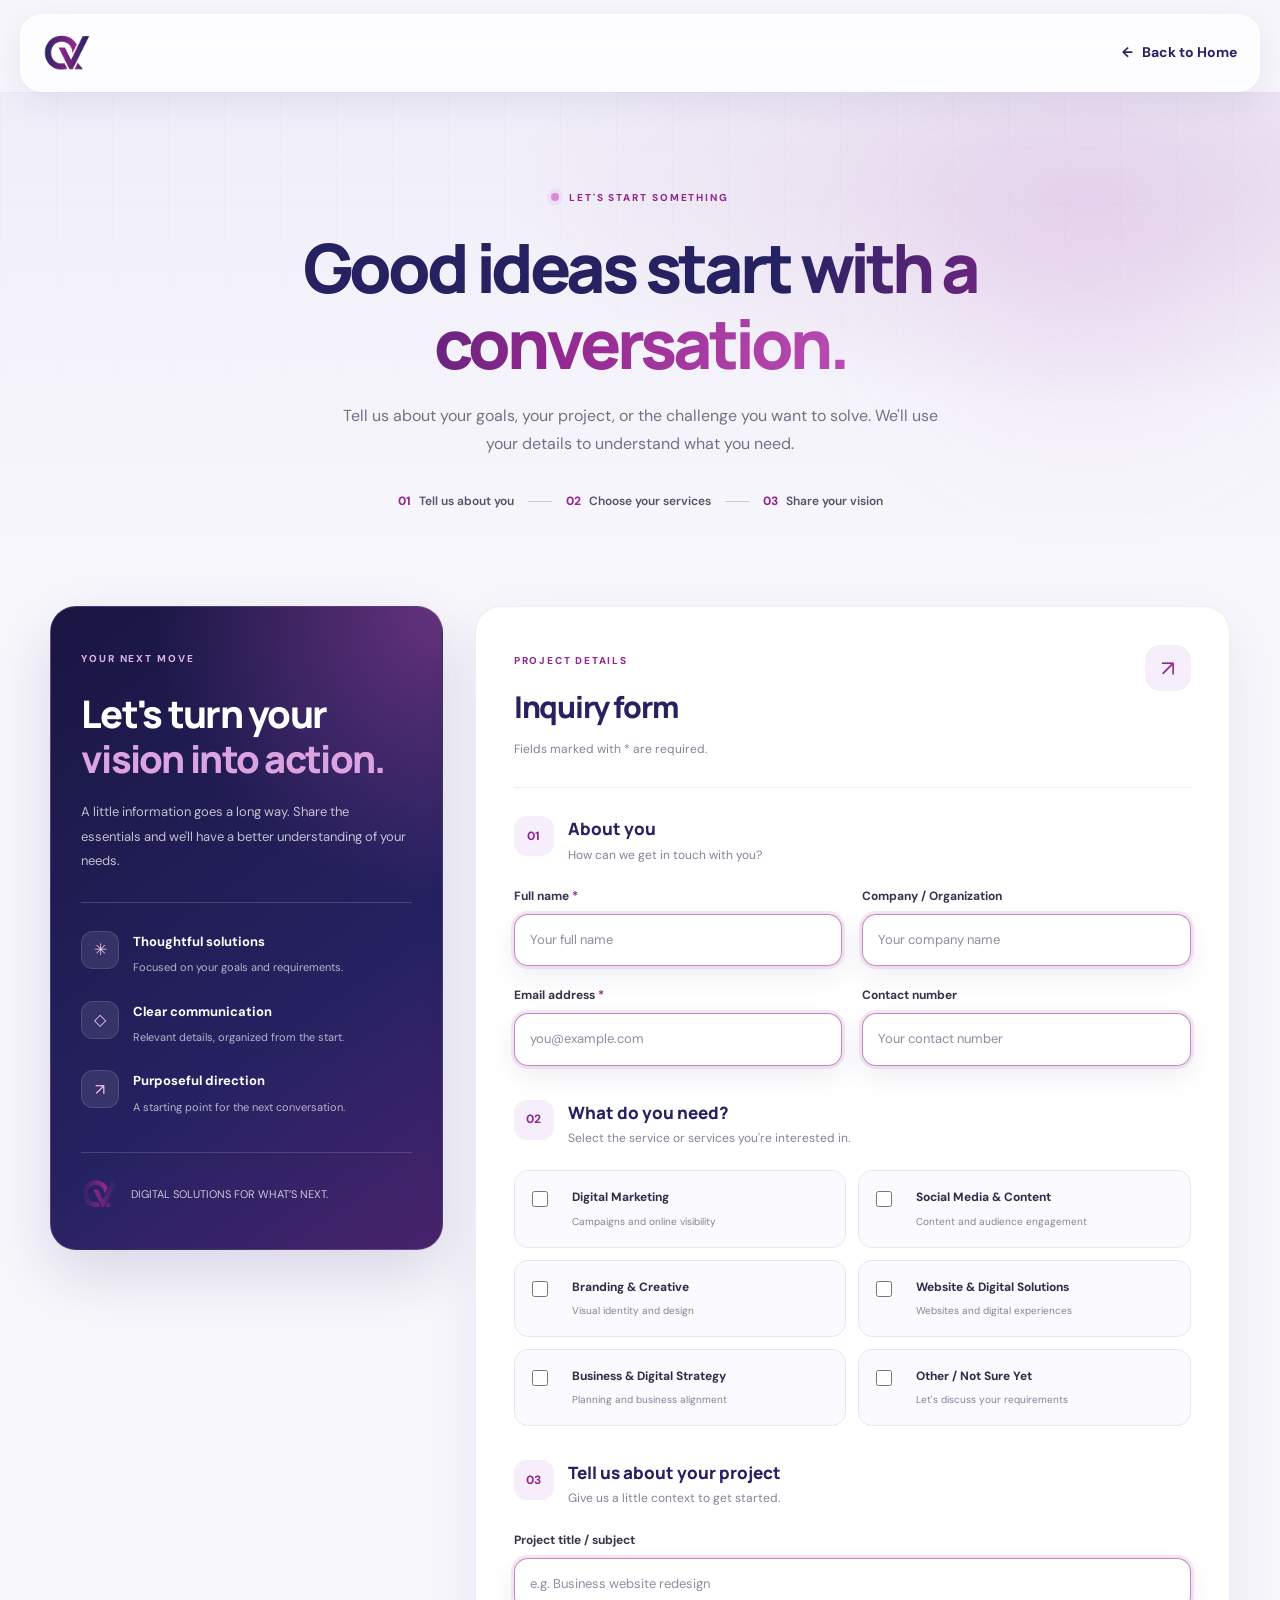
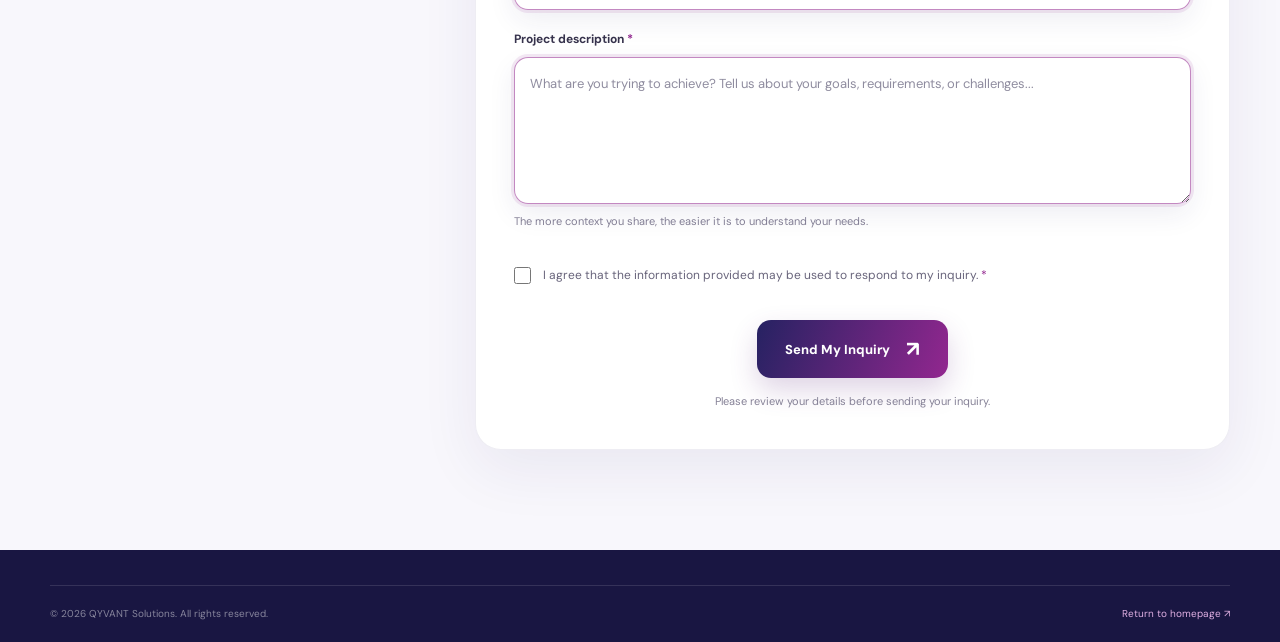
==== inquiry.html @ e09083b7 "QYVANT Solutions official upload" ====
<!DOCTYPE html>
<html lang="en">
<head>
    <meta charset="UTF-8">
    <meta name="viewport" content="width=device-width, initial-scale=1.0">

    <meta
        name="description"
        content="Contact QYVANT Solutions to discuss your project, service requirements, and business goals."
    >

    <meta name="theme-color" content="#262262">

    <title>Start an Inquiry | QYVANT Solutions</title>

    <link rel="preconnect" href="https://fonts.googleapis.com">
    <link rel="preconnect" href="https://fonts.gstatic.com" crossorigin>

    <link
        href="https://fonts.googleapis.com/css2?family=DM+Sans:wght@400;500;600;700&family=Manrope:wght@400;500;600;700;800&display=swap"
        rel="stylesheet"
    >

    <link rel="stylesheet" href="style.css">
    <script src="script.js" defer></script>
</head>

<body class="inquiry-page">

    <!-- NAVIGATION -->
    <header class="site-header">
        <div class="container navbar">

            <a href="index.html" class="brand" aria-label="QYVANT Solutions home">
                <img
                    src="logo.png"
                    alt="QYVANT Solutions logo"
                    class="brand-logo"
                >
            </a>

            <a href="index.html" class="back-home">
                <span aria-hidden="true">←</span>
                Back to Home
            </a>

        </div>
    </header>

    <main>

        <!-- INQUIRY HERO -->
        <section class="inquiry-hero">
            <div class="hero-grid-bg"></div>
            <div class="hero-glow hero-glow-one"></div>

            <div class="container inquiry-hero-content reveal">

                <div class="eyebrow eyebrow-dark">
                    <span class="eyebrow-dot"></span>
                    LET'S START SOMETHING
                </div>

                <h1>
                    Good ideas start
                    <span class="gradient-text">with a conversation.</span>
                </h1>

                <p>
                    Tell us about your goals, your project, or the
                    challenge you want to solve. We'll use your details
                    to understand what you need.
                </p>

                <div class="inquiry-steps">
                    <span><b>01</b> Tell us about you</span>
                    <span class="step-divider"></span>
                    <span><b>02</b> Choose your services</span>
                    <span class="step-divider"></span>
                    <span><b>03</b> Share your vision</span>
                </div>

            </div>
        </section>

        <!-- INQUIRY FORM -->
        <section class="inquiry-main-section">
            <div class="container inquiry-layout">

                <!-- SIDEBAR -->
                <aside class="inquiry-sidebar reveal">

                    <span class="sidebar-kicker">YOUR NEXT MOVE</span>

                    <h2>
                        Let's turn your
                        <span>vision into action.</span>
                    </h2>

                    <p>
                        A little information goes a long way.
                        Share the essentials and we'll have a better
                        understanding of your needs.
                    </p>

                    <div class="sidebar-rule"></div>

                    <div class="sidebar-promise">
                        <span class="promise-icon">✳</span>
                        <div>
                            <strong>Thoughtful solutions</strong>
                            <p>Focused on your goals and requirements.</p>
                        </div>
                    </div>

                    <div class="sidebar-promise">
                        <span class="promise-icon">◇</span>
                        <div>
                            <strong>Clear communication</strong>
                            <p>Relevant details, organized from the start.</p>
                        </div>
                    </div>

                    <div class="sidebar-promise">
                        <span class="promise-icon">↗</span>
                        <div>
                            <strong>Purposeful direction</strong>
                            <p>A starting point for the next conversation.</p>
                        </div>
                    </div>

                    <div class="sidebar-bottom">
                        <img src="logo.png" alt="" class="sidebar-logo">
                        <span>DIGITAL SOLUTIONS FOR WHAT’S NEXT.
</span>
                    </div>

                </aside>

                <!-- FORM PANEL -->
                <section class="form-panel reveal reveal-delay">

                    <div class="form-panel-heading">
                        <div>
                            <span class="form-kicker">PROJECT DETAILS</span>
                            <h2>Inquiry form</h2>
                            <p>Fields marked with * are required.</p>
                        </div>

                        <span class="form-heading-symbol">↗</span>
                    </div>

                    <div
                        class="form-status"
                        id="formStatus"
                        role="status"
                        aria-live="polite"
                        tabindex="-1"
                    ></div>

                    <!-- FORMSUBMIT FORM -->
                    <form
                        id="inquiryForm"
                        action="https://formsubmit.co/qyvantsolutions.official@gmail.com"
                        method="POST"
                    >

                        <!-- FORMSUBMIT SETTINGS -->
                        <input
                            type="hidden"
                            name="_subject"
                            value="New Project Inquiry | QYVANT Solutions"
                        >

                        <input
                            type="hidden"
                            name="_template"
                            value="table"
                        >

                        <!-- Keep CAPTCHA enabled for spam protection -->
                        <input
                            type="hidden"
                            name="_captcha"
                            value="true"
                        >

                        <!-- Optional redirect after successful submission.
                             Replace the URL after your website is published.
                             Do not enable this until the destination exists. -->

                        <!-- SPAM PREVENTION -->
                        <div class="honeypot" aria-hidden="true">
                            <label for="website">Leave this field empty</label>
                            <input
                                type="text"
                                id="website"
                                name="_honey"
                                tabindex="-1"
                                autocomplete="off"
                            >
                        </div>

                        <!-- SECTION 01: CONTACT INFORMATION -->
                        <div class="form-section">

                            <div class="form-section-heading">
                                <span class="form-step-number">01</span>

                                <div>
                                    <h3>About you</h3>
                                    <p>How can we get in touch with you?</p>
                                </div>
                            </div>

                            <div class="form-grid">

                                <div class="form-field">
                                    <label for="fullName">
                                        Full name <span>*</span>
                                    </label>

                                    <input
                                        type="text"
                                        id="fullName"
                                        name="Full Name"
                                        placeholder="Your full name"
                                        autocomplete="name"
                                        minlength="2"
                                        required
                                    >
                                </div>

                                <div class="form-field">
                                    <label for="company">
                                        Company / Organization
                                    </label>

                                    <input
                                        type="text"
                                        id="company"
                                        name="Company / Organization"
                                        placeholder="Your company name"
                                        autocomplete="organization"
                                    >
                                </div>

                                <div class="form-field">
                                    <label for="email">
                                        Email address <span>*</span>
                                    </label>

                                    <input
                                        type="email"
                                        id="email"
                                        name="Email Address"
                                        placeholder="you@example.com"
                                        autocomplete="email"
                                        required
                                    >
                                </div>

                                <div class="form-field">
                                    <label for="phone">Contact number</label>

                                    <input
                                        type="tel"
                                        id="phone"
                                        name="Contact Number"
                                        placeholder="Your contact number"
                                        autocomplete="tel"
                                    >
                                </div>

                            </div>
                        </div>

                        <!-- SECTION 02: SERVICES -->
                        <div class="form-section">

                            <div class="form-section-heading">
                                <span class="form-step-number">02</span>

                                <div>
                                    <h3>What do you need?</h3>
                                    <p>
                                        Select the service or services
                                        you're interested in.
                                    </p>
                                </div>
                            </div>

                            <div class="service-options">

                                <label class="service-option">
                                    <input
                                        type="checkbox"
                                        name="Services"
                                        value="Digital Marketing"
                                    >
                                    <span class="option-box"></span>

                                    <span class="option-text">
                                        <strong>Digital Marketing</strong>
                                        <small>Campaigns and online visibility</small>
                                    </span>
                                </label>

                                <label class="service-option">
                                    <input
                                        type="checkbox"
                                        name="Services"
                                        value="Social Media & Content"
                                    >
                                    <span class="option-box"></span>

                                    <span class="option-text">
                                        <strong>Social Media &amp; Content</strong>
                                        <small>Content and audience engagement</small>
                                    </span>
                                </label>

                                <label class="service-option">
                                    <input
                                        type="checkbox"
                                        name="Services"
                                        value="Branding & Creative"
                                    >
                                    <span class="option-box"></span>

                                    <span class="option-text">
                                        <strong>Branding &amp; Creative</strong>
                                        <small>Visual identity and design</small>
                                    </span>
                                </label>

                                <label class="service-option">
                                    <input
                                        type="checkbox"
                                        name="Services"
                                        value="Website & Digital Solutions"
                                    >
                                    <span class="option-box"></span>

                                    <span class="option-text">
                                        <strong>Website &amp; Digital Solutions</strong>
                                        <small>Websites and digital experiences</small>
                                    </span>
                                </label>

                                <label class="service-option">
                                    <input
                                        type="checkbox"
                                        name="Services"
                                        value="Business & Digital Strategy"
                                    >
                                    <span class="option-box"></span>

                                    <span class="option-text">
                                        <strong>Business &amp; Digital Strategy</strong>
                                        <small>Planning and business alignment</small>
                                    </span>
                                </label>

                                <label class="service-option">
                                    <input
                                        type="checkbox"
                                        name="Services"
                                        value="Other / Not Sure Yet"
                                    >
                                    <span class="option-box"></span>

                                    <span class="option-text">
                                        <strong>Other / Not Sure Yet</strong>
                                        <small>Let's discuss your requirements</small>
                                    </span>
                                </label>

                            </div>

                        </div>

                        <!-- SECTION 03: PROJECT DETAILS -->
                        <div class="form-section">

                            <div class="form-section-heading">
                                <span class="form-step-number">03</span>

                                <div>
                                    <h3>Tell us about your project</h3>
                                    <p>Give us a little context to get started.</p>
                                </div>
                            </div>

                            <div class="form-grid">

                                <div class="form-field form-field-full">
                                    <label for="projectTitle">
                                        Project title / subject
                                    </label>

                                    <input
                                        type="text"
                                        id="projectTitle"
                                        name="Project Title"
                                        placeholder="e.g. Business website redesign"
                                    >
                                </div>

                                <div class="form-field form-field-full">
                                    <label for="message">
                                        Project description <span>*</span>
                                    </label>

                                    <textarea
                                        id="message"
                                        name="Project Description"
                                        rows="5"
                                        placeholder="What are you trying to achieve? Tell us about your goals, requirements, or challenges..."
                                        minlength="10"
                                        required
                                    ></textarea>

                                    <small class="field-hint">
                                        The more context you share, the easier
                                        it is to understand your needs.
                                    </small>
                                </div>

                            </div>
                        </div>

                        <!-- PRIVACY CONSENT -->
                        <div class="privacy-consent">

                            <label
                                class="consent-control"
                                for="privacyConsent"
                            >
                                <input
                                    type="checkbox"
                                    name="Privacy Consent"
                                    id="privacyConsent"
                                    value="Agreed"
                                    required
                                >

                                <span class="custom-checkbox"></span>
                            </label>

                            <p>
                                I agree that the information provided may be
                                used to respond to my inquiry. <span>*</span>
                            </p>

                        </div>

                        <!-- SUBMIT -->
                        <button type="submit" class="submit-button">
                            <span class="submit-button-text">
                                Send My Inquiry
                            </span>

                            <span
                                class="submit-button-arrow"
                                aria-hidden="true"
                            >↗</span>
                        </button>

                        <p class="form-footnote">
                            Please review your details before sending your inquiry.
                        </p>

                    </form>

                </section>

            </div>
        </section>

    </main>

    <!-- FOOTER -->
    <footer class="site-footer inquiry-footer">
        <div class="container footer-bottom">

            <p>
                &copy; <span data-current-year></span>
                QYVANT Solutions. All rights reserved.
            </p>

            <a href="index.html">Return to homepage ↗</a>

        </div>
    </footer>

</body>
</html>
---- style.css ----
/* =========================================================
   QYVANT SOLUTIONS
   MAIN STYLESHEET
   Pages: index.html | inquiry.html
========================================================= */

/* =========================================================
   1. RESET & ROOT VARIABLES
========================================================= */

:root {
    --primary: #262262;
    --primary-dark: #191642;
    --secondary: #92278f;
    --secondary-light: #b94db3;

    --text: #242238;
    --text-muted: #747184;
    --white: #ffffff;
    --surface: #f8f7fc;
    --surface-alt: #f0eef8;
    --border: rgba(38, 34, 98, 0.12);

    --gradient: linear-gradient(
        135deg,
        var(--primary),
        var(--secondary)
    );

    --shadow-sm: 0 8px 24px rgba(38, 34, 98, 0.07);
    --shadow-md: 0 18px 45px rgba(38, 34, 98, 0.12);
    --shadow-lg: 0 28px 70px rgba(38, 34, 98, 0.17);

    --radius-sm: 12px;
    --radius-md: 20px;
    --radius-lg: 30px;

    --container: 1180px;
    --transition: 0.3s ease;
}

* {
    box-sizing: border-box;
    margin: 0;
    padding: 0;
}

html {
    scroll-behavior: smooth;
    scroll-padding-top: 110px;
}

body {
    min-width: 320px;
    font-family: "DM Sans", sans-serif;
    color: var(--text);
    background: var(--white);
    line-height: 1.7;
    overflow-x: hidden;
    -webkit-font-smoothing: antialiased;
}

body,
button,
input,
textarea,
select {
    font-family: "DM Sans", sans-serif;
}

button,
input,
textarea,
select {
    font-size: inherit;
}

button,
a {
    -webkit-tap-highlight-color: transparent;
}

button {
    cursor: pointer;
}

a {
    color: inherit;
    text-decoration: none;
}

img {
    display: block;
    max-width: 100%;
}

ul,
ol {
    list-style: none;
}

::selection {
    color: var(--white);
    background: var(--secondary);
}

.container {
    width: min(var(--container), calc(100% - 48px));
    margin-inline: auto;
}

section {
    position: relative;
}

.gradient-text {
    color: var(--secondary);
    background: linear-gradient(
        100deg,
        var(--primary),
        var(--secondary),
        var(--secondary-light)
    );
    -webkit-background-clip: text;
    background-clip: text;
    -webkit-text-fill-color: transparent;
}

/* =========================================================
   2. HEADER & GLASSMORPHISM NAVBAR
========================================================= */

.site-header {
    position: fixed;
    z-index: 1000;
    top: 14px;
    left: 0;
    width: 100%;
    padding-inline: 20px;
}

.navbar {
    position: relative;
    display: flex;
    align-items: center;
    justify-content: space-between;
    gap: 28px;

    width: min(1240px, 100%);
    min-height: 78px;
    margin-inline: auto;
    padding: 12px 22px;

    background: rgba(255, 255, 255, 0.78);
    border: 1px solid rgba(255, 255, 255, 0.8);
    border-radius: 22px;

    -webkit-backdrop-filter: blur(22px) saturate(160%);
    backdrop-filter: blur(22px) saturate(160%);

    box-shadow:
        0 10px 35px rgba(38, 34, 98, 0.08),
        inset 0 1px 0 rgba(255, 255, 255, 0.9);

    transition:
        background var(--transition),
        box-shadow var(--transition),
        border-color var(--transition);
}

.site-header:hover .navbar {
    background: rgba(255, 255, 255, 0.9);
    box-shadow: 0 14px 42px rgba(38, 34, 98, 0.11);
}

.brand {
    display: inline-flex;
    align-items: center;
    gap: 12px;
    flex-shrink: 0;
    min-width: 0;
}

.brand-logo {
    width: 48px;
    height: 48px;
    flex: 0 0 48px;
    object-fit: contain;
    object-position: center;
    transition: transform var(--transition);
}

.brand:hover .brand-logo {
    transform: scale(1.06);
}

.brand-copy {
    display: flex;
    flex-direction: column;
    line-height: 1.15;
}

.brand-copy strong {
    color: var(--primary);
    font-family: "Manrope", sans-serif;
    font-size: 17px;
    font-weight: 800;
    letter-spacing: 0.09em;
}

.brand-copy small {
    margin-top: 5px;
    color: var(--secondary);
    font-size: 9px;
    font-weight: 700;
    letter-spacing: 0.25em;
}

.nav-links {
    display: flex;
    align-items: center;
    justify-content: center;
    gap: clamp(16px, 2.3vw, 30px);
}

.nav-links a {
    position: relative;
    padding-block: 8px;
    color: #555168;
    font-size: 13px;
    font-weight: 600;
    transition: color var(--transition);
}

.nav-links a::after {
    position: absolute;
    right: 0;
    bottom: 2px;
    left: 0;
    height: 2px;
    content: "";
    background: var(--secondary);
    border-radius: 10px;
    transform: scaleX(0);
    transform-origin: right;
    transition: transform var(--transition);
}

.nav-links a:hover,
.nav-links a:focus-visible {
    color: var(--secondary);
}

.nav-links a:hover::after,
.nav-links a:focus-visible::after {
    transform: scaleX(1);
    transform-origin: left;
}

.mobile-contact-link {
    display: none;
}

.menu-toggle {
    display: none;
    align-items: center;
    justify-content: center;
    flex-direction: column;
    gap: 5px;

    width: 44px;
    height: 44px;

    background: rgba(38, 34, 98, 0.05);
    border: 1px solid var(--border);
    border-radius: 13px;
}

.menu-toggle span {
    display: block;
    width: 19px;
    height: 2px;
    background: var(--primary);
    border-radius: 10px;
    transition:
        transform var(--transition),
        opacity var(--transition);
}

.menu-toggle.active span:first-child {
    transform: translateY(7px) rotate(45deg);
}

.menu-toggle.active span:nth-child(2) {
    opacity: 0;
}

.menu-toggle.active span:last-child {
    transform: translateY(-7px) rotate(-45deg);
}

.back-home {
    display: inline-flex;
    align-items: center;
    gap: 9px;
    color: var(--primary);
    font-size: 14px;
    font-weight: 700;
    transition:
        color var(--transition),
        transform var(--transition);
}

.back-home:hover {
    color: var(--secondary);
    transform: translateX(-3px);
}

/* =========================================================
   3. BUTTONS
========================================================= */

.button {
    display: inline-flex;
    align-items: center;
    justify-content: center;
    gap: 12px;

    min-height: 50px;
    padding: 13px 22px;

    border: 1px solid transparent;
    border-radius: 14px;

    font-size: 13px;
    font-weight: 700;
    line-height: 1.3;

    transition:
        transform var(--transition),
        box-shadow var(--transition),
        background var(--transition),
        color var(--transition),
        border-color var(--transition);
}

.button span {
    display: inline-block;
    transition: transform var(--transition);
}

.button:hover {
    transform: translateY(-3px);
}

.button:hover span {
    transform: translate(2px, -2px);
}

.button-primary,
.button-nav {
    color: var(--white);
    background: var(--gradient);
    box-shadow: 0 8px 22px rgba(146, 39, 143, 0.2);
}

.button-primary:hover,
.button-nav:hover {
    box-shadow: 0 13px 30px rgba(146, 39, 143, 0.3);
}

.button-nav {
    min-height: 44px;
    padding: 11px 18px;
    border-radius: 13px;
    white-space: nowrap;
}

.button-outline-light {
    color: var(--white);
    background: rgba(255, 255, 255, 0.06);
    border-color: rgba(255, 255, 255, 0.25);
}

.button-outline-light:hover {
    background: rgba(255, 255, 255, 0.13);
    border-color: rgba(255, 255, 255, 0.5);
}

.button-white {
    color: var(--primary);
    background: var(--white);
    box-shadow: var(--shadow-sm);
}

.button-white:hover {
    color: var(--secondary);
    box-shadow: var(--shadow-md);
}

/* =========================================================
   4. HERO SECTION
========================================================= */

.hero {
    position: relative;
    display: flex;
    align-items: center;
    min-height: 760px;
    padding: 160px 0 80px;
    overflow: hidden;
    color: var(--white);
    background:
        radial-gradient(
            circle at 80% 35%,
            rgba(146, 39, 143, 0.3),
            transparent 35%
        ),
        linear-gradient(
            125deg,
            #17143d 0%,
            #262262 52%,
            #3a216a 100%
        );
}

.hero-grid-bg {
    position: absolute;
    inset: 0;
    pointer-events: none;
    opacity: 0.2;
    background-image:
        linear-gradient(rgba(255, 255, 255, 0.08) 1px, transparent 1px),
        linear-gradient(90deg, rgba(255, 255, 255, 0.08) 1px, transparent 1px);
    background-size: 56px 56px;
    mask-image: linear-gradient(to bottom, black, transparent 95%);
}

.hero-glow {
    position: absolute;
    width: 360px;
    height: 360px;
    pointer-events: none;
    border-radius: 50%;
    filter: blur(85px);
    opacity: 0.22;
    animation: glowDrift 12s ease-in-out infinite alternate;
}

.hero-glow-one {
    top: 15%;
    right: 10%;
    background: #c45fcb;
}

.hero-glow-two {
    bottom: 5%;
    left: 10%;
    background: #716de5;
    animation-delay: -5s;
}

.hero-layout {
    position: relative;
    z-index: 2;
    display: grid;
    grid-template-columns: 1.05fr 0.95fr;
    align-items: center;
    gap: 70px;
}

.hero-copy {
    max-width: 610px;
}

.eyebrow {
    display: inline-flex;
    align-items: center;
    gap: 10px;
    color: var(--secondary);
    font-size: 10px;
    font-weight: 800;
    letter-spacing: 0.19em;
    line-height: 1.5;
}

.eyebrow-dark {
    color: rgba(255, 255, 255, 0.78);
}

.eyebrow-dot {
    display: inline-block;
    width: 8px;
    height: 8px;
    flex: 0 0 8px;
    background: var(--secondary);
    border-radius: 50%;
    box-shadow: 0 0 0 4px rgba(146, 39, 143, 0.14);
}

.eyebrow-dark .eyebrow-dot {
    background: #d68bdb;
    box-shadow: 0 0 0 4px rgba(214, 139, 219, 0.14);
}

.hero h1 {
    max-width: 650px;
    margin-top: 25px;
    font-family: "Manrope", sans-serif;
    font-size: clamp(48px, 6vw, 78px);
    font-weight: 800;
    letter-spacing: -0.065em;
    line-height: 1.06;
}

.hero-highlight {
    display: inline-block;
    color: #d9a4e1;
}

.hero-description {
    max-width: 520px;
    margin-top: 25px;
    color: rgba(255, 255, 255, 0.73);
    font-size: 16px;
    line-height: 1.9;
}

.hero-actions {
    display: flex;
    flex-wrap: wrap;
    gap: 13px;
    margin-top: 32px;
}

.hero-footnote {
    display: flex;
    align-items: center;
    gap: 12px;
    margin-top: 36px;
    color: rgba(255, 255, 255, 0.55);
    font-size: 11px;
    letter-spacing: 0.04em;
}

.footnote-line {
    width: 34px;
    height: 1px;
    background: #d68bdb;
}

/* =========================================================
   5. HERO ARTWORK & BRAND IMAGE
========================================================= */

.hero-art {
    position: relative;
    display: grid;
    place-items: center;
    min-height: 440px;
    isolation: isolate;
}

.art-orbit {
    position: absolute;
    top: 50%;
    left: 50%;
    border: 1px solid rgba(255, 255, 255, 0.16);
    border-radius: 50%;
    transform: translate(-50%, -50%);
    pointer-events: none;
}

.orbit-outer {
    width: min(410px, 90%);
    aspect-ratio: 1;
    animation: orbitRotate 40s linear infinite;
}

.orbit-inner {
    width: min(300px, 70%);
    aspect-ratio: 1;
    border-style: dashed;
    border-color: rgba(214, 139, 219, 0.38);
    animation: orbitRotate 55s linear infinite reverse;
}

.art-cross {
    position: absolute;
    width: 12px;
    height: 12px;
    border: 1px solid rgba(255, 255, 255, 0.7);
    transform: rotate(45deg);
}

.cross-one {
    top: 16%;
    right: 17%;
}

.cross-two {
    bottom: 18%;
    left: 15%;
    width: 8px;
    height: 8px;
    background: #d68bdb;
    border: 0;
}

.brand-emblem {
    position: relative;
    display: grid;
    place-items: center;
    width: 205px;
    height: 205px;
    border: 1px solid rgba(255, 255, 255, 0.3);
    border-radius: 44px;
    background: rgba(255, 255, 255, 0.08);
    box-shadow:
        0 25px 70px rgba(0, 0, 0, 0.2),
        inset 0 1px 0 rgba(255, 255, 255, 0.25);
    -webkit-backdrop-filter: blur(16px);
    backdrop-filter: blur(16px);
    transform: rotate(-5deg);
    animation: emblemFloat 6s ease-in-out infinite;
}

.emblem-glow {
    position: absolute;
    inset: 12px;
    border-radius: 34px;
    background: linear-gradient(
        135deg,
        rgba(214, 139, 219, 0.23),
        rgba(255, 255, 255, 0.02)
    );
}

.emblem-inner {
    position: relative;
    display: grid;
    place-items: center;
    width: 100%;
    height: 100%;
    gap: 8px;
}

.emblem-logo {
    width: 112px;
    height: 112px;
    object-fit: contain;
    filter: drop-shadow(0 10px 24px rgba(0, 0, 0, 0.16));
}

.emblem-caption {
    color: rgba(255, 255, 255, 0.85);
    font-family: "Manrope", sans-serif;
    font-size: 10px;
    font-weight: 800;
    letter-spacing: 0.25em;
}

.art-card {
    position: absolute;
    z-index: 2;
    display: flex;
    align-items: center;
    gap: 12px;
    padding: 15px 18px;
    color: var(--white);
    background: rgba(255, 255, 255, 0.1);
    border: 1px solid rgba(255, 255, 255, 0.2);
    border-radius: 16px;
    box-shadow: 0 18px 40px rgba(0, 0, 0, 0.12);
    -webkit-backdrop-filter: blur(18px);
    backdrop-filter: blur(18px);
}

.art-card-top {
    top: 12%;
    left: 0;
    animation: cardFloat 6s ease-in-out infinite;
}

.art-card-bottom {
    right: -2%;
    bottom: 13%;
    animation: cardFloat 7s ease-in-out infinite reverse;
}

.art-card-icon {
    display: grid;
    place-items: center;
    width: 36px;
    height: 36px;
    color: #e7b1ec;
    background: rgba(255, 255, 255, 0.1);
    border-radius: 11px;
    font-size: 21px;
}

.art-card strong,
.art-card small {
    display: block;
}

.art-card strong {
    font-size: 11px;
    font-weight: 700;
}

.art-card small {
    margin-top: 3px;
    color: rgba(255, 255, 255, 0.6);
    font-size: 9px;
}

.status-pulse {
    width: 9px;
    height: 9px;
    flex: 0 0 9px;
    background: #8de6bd;
    border-radius: 50%;
    box-shadow: 0 0 0 5px rgba(141, 230, 189, 0.12);
}

.art-index {
    position: absolute;
    right: 2%;
    bottom: 2%;
    color: rgba(255, 255, 255, 0.5);
    font-size: 10px;
    font-weight: 700;
    letter-spacing: 0.15em;
}

.art-index span {
    margin-inline: 7px;
    color: #d68bdb;
}

/* =========================================================
   6. HERO BOTTOM STRIP
========================================================= */

.hero-bottom-line {
    position: absolute;
    right: 0;
    bottom: 0;
    left: 0;
    display: flex;
    align-items: center;
    justify-content: center;
    flex-wrap: wrap;
    gap: 22px;
    min-height: 54px;
    padding: 12px 24px;
    background: rgba(255, 255, 255, 0.045);
    border-top: 1px solid rgba(255, 255, 255, 0.1);
    color: rgba(255, 255, 255, 0.55);
    font-size: 9px;
    font-weight: 700;
    letter-spacing: 0.17em;
}

.line-dot {
    color: #d68bdb;
}

/* =========================================================
   7. INTRO STRIP
========================================================= */

.intro-strip {
    background: var(--surface);
    border-bottom: 1px solid var(--border);
}

.intro-strip-inner {
    display: flex;
    align-items: center;
    gap: 10px;
    min-height: 105px;
    padding-block: 24px;
}

.intro-strip-inner p {
    font-family: "Manrope", sans-serif;
    font-size: clamp(18px, 2.3vw, 26px);
    font-weight: 700;
    letter-spacing: -0.04em;
}

.intro-strip-highlight {
    color: var(--secondary);
}

.intro-strip-symbol {
    margin-left: auto;
    color: var(--secondary);
    font-size: 28px;
    transition: transform var(--transition);
}

.intro-strip:hover .intro-strip-symbol {
    transform: translate(5px, -5px);
}

/* =========================================================
   8. GENERAL SECTION STYLES
========================================================= */

.section {
    padding-block: 115px;
}

.section-heading {
    max-width: 740px;
}

.section-heading h2 {
    margin-top: 19px;
    font-family: "Manrope", sans-serif;
    font-size: clamp(34px, 4.5vw, 53px);
    font-weight: 800;
    letter-spacing: -0.06em;
    line-height: 1.16;
}

.section-heading > p {
    max-width: 620px;
    margin-top: 19px;
    color: var(--text-muted);
    font-size: 15px;
    line-height: 1.9;
}

.section-heading-centered {
    margin-inline: auto;
    text-align: center;
}

.section-heading-centered .eyebrow {
    justify-content: center;
}

.section-heading-centered > p {
    margin-inline: auto;
}

/* =========================================================
   9. ABOUT SECTION
========================================================= */

.about-section {
    background: var(--white);
}

.about-grid {
    display: grid;
    grid-template-columns: 0.95fr 1.05fr;
    gap: 25px;
    margin-top: 55px;
}

.about-feature {
    position: relative;
    display: flex;
    flex-direction: column;
    min-height: 390px;
    padding: 35px;
    overflow: hidden;
    color: var(--white);
    background:
        radial-gradient(
            circle at 90% 90%,
            rgba(185, 77, 179, 0.35),
            transparent 38%
        ),
        linear-gradient(145deg, var(--primary), #3b256c);
    border-radius: var(--radius-lg);
    box-shadow: var(--shadow-md);
    transition:
        transform var(--transition),
        box-shadow var(--transition);
}

.about-feature:hover {
    transform: translateY(-5px);
    box-shadow: var(--shadow-lg);
}

.about-feature-top {
    display: flex;
    align-items: center;
    justify-content: space-between;
}

.feature-number {
    color: rgba(255, 255, 255, 0.55);
    font-size: 11px;
    font-weight: 700;
    letter-spacing: 0.15em;
}

.feature-symbol {
    display: grid;
    place-items: center;
    width: 43px;
    height: 43px;
    color: #e5b2e9;
    background: rgba(255, 255, 255, 0.1);
    border: 1px solid rgba(255, 255, 255, 0.12);
    border-radius: 14px;
    font-size: 22px;
}

.about-feature h3 {
    position: relative;
    z-index: 1;
    max-width: 350px;
    margin-top: auto;
    padding-top: 65px;
    font-family: "Manrope", sans-serif;
    font-size: clamp(28px, 3vw, 37px);
    font-weight: 800;
    letter-spacing: -0.045em;
    line-height: 1.2;
}

.about-feature p {
    position: relative;
    z-index: 1;
    max-width: 400px;
    margin-top: 16px;
    color: rgba(255, 255, 255, 0.68);
    font-size: 13px;
    line-height: 1.9;
}

.feature-decoration {
    position: absolute;
    right: -60px;
    bottom: -100px;
    width: 250px;
    height: 250px;
    border: 1px solid rgba(255, 255, 255, 0.13);
    border-radius: 50%;
}

.feature-decoration::before,
.feature-decoration::after {
    position: absolute;
    content: "";
    border: 1px solid rgba(255, 255, 255, 0.12);
    border-radius: 50%;
}

.feature-decoration::before {
    inset: 20px;
}

.feature-decoration::after {
    inset: 45px;
}

.about-details {
    display: flex;
    flex-direction: column;
    gap: 15px;
}

.detail-card {
    display: flex;
    align-items: flex-start;
    gap: 18px;
    flex: 1;
    padding: 25px;
    background: var(--surface);
    border: 1px solid var(--border);
    border-radius: var(--radius-md);
    transition:
        transform var(--transition),
        background var(--transition),
        border-color var(--transition),
        box-shadow var(--transition);
}

.detail-card:hover {
    transform: translateX(5px);
    background: var(--white);
    border-color: rgba(146, 39, 143, 0.24);
    box-shadow: var(--shadow-sm);
}

.detail-icon {
    display: grid;
    place-items: center;
    width: 44px;
    height: 44px;
    flex: 0 0 44px;
    color: var(--secondary);
    background: rgba(146, 39, 143, 0.08);
    border-radius: 14px;
    font-size: 22px;
}

.detail-card h3 {
    font-family: "Manrope", sans-serif;
    font-size: 16px;
    font-weight: 800;
}

.detail-card p {
    margin-top: 7px;
    color: var(--text-muted);
    font-size: 12px;
    line-height: 1.8;
}

/* =========================================================
   10. SERVICES SECTION
========================================================= */

.services-section {
    background:
        radial-gradient(
            circle at 100% 0,
            rgba(146, 39, 143, 0.06),
            transparent 30%
        ),
        var(--surface);
}

.services-heading-row {
    display: flex;
    align-items: flex-end;
    justify-content: space-between;
    gap: 30px;
}

.text-link {
    display: inline-flex;
    align-items: center;
    gap: 10px;
    flex-shrink: 0;
    margin-bottom: 7px;
    color: var(--secondary);
    font-size: 13px;
    font-weight: 700;
}

.text-link span {
    transition: transform var(--transition);
}

.text-link:hover span {
    transform: translate(3px, -3px);
}

.services-grid {
    display: grid;
    grid-template-columns: repeat(3, minmax(0, 1fr));
    gap: 18px;
    margin-top: 52px;
}

.service-card {
    position: relative;
    display: flex;
    flex-direction: column;
    min-height: 290px;
    padding: 27px;
    background: rgba(255, 255, 255, 0.86);
    border: 1px solid var(--border);
    border-radius: var(--radius-md);
    box-shadow: 0 4px 15px rgba(38, 34, 98, 0.025);
    transition:
        transform var(--transition),
        box-shadow var(--transition),
        border-color var(--transition);
}

.service-card:hover {
    transform: translateY(-7px);
    border-color: rgba(146, 39, 143, 0.22);
    box-shadow: var(--shadow-md);
}

.service-card-top {
    display: flex;
    align-items: center;
    justify-content: space-between;
}

.service-icon {
    display: grid;
    place-items: center;
    width: 44px;
    height: 44px;
    color: var(--secondary);
    background: rgba(146, 39, 143, 0.08);
    border-radius: 14px;
    font-size: 23px;
    transition:
        color var(--transition),
        background var(--transition),
        transform var(--transition);
}

.service-card:hover .service-icon {
    color: var(--white);
    background: var(--gradient);
    transform: rotate(-5deg);
}

.service-index {
    color: #aaa6bb;
    font-size: 11px;
    font-weight: 700;
    letter-spacing: 0.12em;
}

.service-card h3 {
    margin-top: 25px;
    font-family: "Manrope", sans-serif;
    font-size: 19px;
    font-weight: 800;
    letter-spacing: -0.035em;
    line-height: 1.35;
}

.service-card p {
    margin-top: 12px;
    color: var(--text-muted);
    font-size: 12px;
    line-height: 1.9;
}

.service-link {
    display: inline-flex;
    align-items: center;
    gap: 8px;
    width: fit-content;
    margin-top: auto;
    padding-top: 22px;
    color: var(--secondary);
    font-size: 12px;
    font-weight: 800;
}

.service-link span {
    transition: transform var(--transition);
}

.service-link:hover span {
    transform: translate(3px, -3px);
}

.service-card-featured {
    border-color: rgba(146, 39, 143, 0.25);
    background: linear-gradient(
        145deg,
        rgba(255, 255, 255, 0.98),
        rgba(249, 240, 250, 0.92)
    );
}

.service-card-cta {
    color: var(--white);
    background:
        radial-gradient(
            circle at 100% 0,
            rgba(219, 148, 225, 0.3),
            transparent 42%
        ),
        var(--gradient);
    border-color: transparent;
}

.service-card-cta:hover {
    border-color: transparent;
}

.cta-mini-label {
    color: rgba(255, 255, 255, 0.65);
    font-size: 9px;
    font-weight: 800;
    letter-spacing: 0.18em;
}

.service-card-cta h3 {
    margin-top: 18px;
    font-size: 25px;
}

.service-card-cta p {
    color: rgba(255, 255, 255, 0.72);
}

.service-card-cta .button {
    align-self: flex-start;
    margin-top: auto;
}

/* =========================================================
   11. PROCESS SECTION
========================================================= */

.process-section {
    background: var(--white);
}

.process-grid {
    display: grid;
    grid-template-columns: repeat(4, minmax(0, 1fr));
    gap: 25px;
    margin-top: 65px;
}

.process-step {
    position: relative;
    padding: 26px 22px;
    background: var(--surface);
    border: 1px solid var(--border);
    border-radius: var(--radius-md);
    transition:
        transform var(--transition),
        box-shadow var(--transition),
        border-color var(--transition);
}

.process-step:hover {
    transform: translateY(-5px);
    border-color: rgba(146, 39, 143, 0.24);
    box-shadow: var(--shadow-sm);
}

.process-number {
    display: inline-block;
    color: var(--secondary);
    font-family: "Manrope", sans-serif;
    font-size: 30px;
    font-weight: 800;
    letter-spacing: -0.06em;
}

.process-line {
    width: 42px;
    height: 3px;
    margin-top: 17px;
    background: var(--gradient);
    border-radius: 10px;
    transition: width var(--transition);
}

.process-step:hover .process-line {
    width: 65px;
}

.process-step h3 {
    margin-top: 25px;
    font-family: "Manrope", sans-serif;
    font-size: 18px;
    font-weight: 800;
}

.process-step p {
    margin-top: 10px;
    color: var(--text-muted);
    font-size: 12px;
    line-height: 1.9;
}

/* =========================================================
   12. CONTACT CTA SECTION
========================================================= */

.contact-section {
    padding: 30px 0 110px;
    background: var(--white);
}

.contact-panel {
    position: relative;
    display: grid;
    grid-template-columns: 1.2fr 0.8fr;
    align-items: center;
    min-height: 390px;
    padding: 60px;
    overflow: hidden;
    background:
        radial-gradient(
            circle at 100% 0,
            rgba(146, 39, 143, 0.08),
            transparent 42%
        ),
        var(--surface);
    border: 1px solid var(--border);
    border-radius: 34px;
}

.contact-pattern {
    position: absolute;
    inset: 0;
    pointer-events: none;
    opacity: 0.55;
    background-image: radial-gradient(
        rgba(38, 34, 98, 0.12) 1px,
        transparent 1px
    );
    background-size: 23px 23px;
    mask-image: linear-gradient(90deg, transparent, black);
}

.contact-copy {
    position: relative;
    z-index: 2;
}

.contact-copy .eyebrow {
    color: var(--secondary);
}

.contact-copy h2 {
    margin-top: 20px;
    font-family: "Manrope", sans-serif;
    font-size: clamp(34px, 4.2vw, 52px);
    font-weight: 800;
    letter-spacing: -0.06em;
    line-height: 1.15;
}

.contact-copy h2 span {
    color: var(--secondary);
}

.contact-copy p {
    max-width: 460px;
    margin-top: 17px;
    color: var(--text-muted);
    font-size: 14px;
    line-height: 1.9;
}

.contact-copy .button {
    margin-top: 25px;
}

.contact-graphic {
    position: relative;
    display: grid;
    place-items: center;
    min-height: 260px;
}

.contact-graphic-ring {
    position: absolute;
    width: 240px;
    aspect-ratio: 1;
    border: 1px solid rgba(146, 39, 143, 0.2);
    border-radius: 50%;
}

.ring-one {
    animation: orbitRotate 35s linear infinite;
}

.ring-two {
    width: 175px;
    border-style: dashed;
    border-color: rgba(38, 34, 98, 0.22);
    animation: orbitRotate 45s linear infinite reverse;
}

.contact-graphic-center {
    position: relative;
    display: grid;
    place-items: center;
    width: 112px;
    height: 112px;
    padding: 18px;
    background: rgba(255, 255, 255, 0.78);
    border: 1px solid rgba(146, 39, 143, 0.2);
    border-radius: 28px;
    box-shadow: var(--shadow-md);
    transform: rotate(-7deg);
    animation: emblemFloat 6s ease-in-out infinite;
}

.contact-logo {
    width: 100%;
    height: 100%;
    object-fit: contain;
}

.graphic-spark {
    position: absolute;
    color: var(--secondary);
    font-size: 22px;
}

.spark-one {
    top: 20%;
    right: 17%;
    animation: sparkFloat 4s ease-in-out infinite;
}

.spark-two {
    bottom: 18%;
    left: 18%;
    animation: sparkFloat 5s ease-in-out infinite reverse;
}

/* =========================================================
   13. FOOTER
========================================================= */

.site-footer {
    padding: 35px 0 20px;
    color: var(--white);
    background: #191642;
}

.footer-main {
    display: flex;
    align-items: center;
    justify-content: space-between;
    gap: 25px;
    padding-bottom: 28px;
}

.footer-brand .brand-copy strong {
    color: var(--white);
}

.footer-brand .brand-copy small {
    color: #d69cdd;
}

.footer-main > p {
    color: rgba(255, 255, 255, 0.55);
    font-size: 12px;
}

.footer-contact-link {
    display: inline-flex;
    align-items: center;
    gap: 9px;
    color: #e3b4e7;
    font-size: 12px;
    font-weight: 700;
}

.footer-contact-link span {
    transition: transform var(--transition);
}

.footer-contact-link:hover span {
    transform: translate(3px, -3px);
}

.footer-bottom {
    display: flex;
    align-items: center;
    justify-content: space-between;
    gap: 20px;
    padding-top: 19px;
    border-top: 1px solid rgba(255, 255, 255, 0.12);
}

.footer-bottom p,
.footer-bottom a {
    color: rgba(255, 255, 255, 0.48);
    font-size: 10px;
}

.footer-bottom a:hover {
    color: var(--white);
}

/* =========================================================
   14. INQUIRY PAGE
========================================================= */

.inquiry-page {
    min-height: 100vh;
    background: var(--surface);
}

.inquiry-page .site-header {
    position: relative;
    top: auto;
    padding-top: 14px;
}

.inquiry-page .navbar {
    max-width: 1240px;
}

.inquiry-hero {
    position: relative;
    padding: 95px 0 65px;
    overflow: hidden;
    background:
        radial-gradient(
            circle at 85% 15%,
            rgba(146, 39, 143, 0.15),
            transparent 32%
        ),
        linear-gradient(180deg, #f5f2fb, #f8f7fc);
}

.inquiry-hero .hero-grid-bg {
    opacity: 0.35;
    background-image:
        linear-gradient(rgba(38, 34, 98, 0.05) 1px, transparent 1px),
        linear-gradient(90deg, rgba(38, 34, 98, 0.05) 1px, transparent 1px);
    mask-image: linear-gradient(to bottom, black, transparent 85%);
}

.inquiry-hero .hero-glow-one {
    top: 10%;
    right: 5%;
    width: 260px;
    height: 260px;
    background: #d79add;
    opacity: 0.18;
}

.inquiry-hero-content {
    position: relative;
    z-index: 1;
    max-width: 800px;
    margin-inline: auto;
    text-align: center;
}

.inquiry-hero-content .eyebrow {
    justify-content: center;
    color: var(--secondary);
}

.inquiry-hero-content h1 {
    margin-top: 23px;
    font-family: "Manrope", sans-serif;
    font-size: clamp(39px, 5.6vw, 65px);
    font-weight: 800;
    letter-spacing: -0.065em;
    line-height: 1.1;
}

.inquiry-hero-content > p {
    max-width: 620px;
    margin: 22px auto 0;
    color: var(--text-muted);
    font-size: 15px;
    line-height: 1.9;
}

.inquiry-content {
    position: relative;
    z-index: 2;
    padding: 0 0 100px;
}

.inquiry-layout {
    display: grid;
    grid-template-columns: 0.75fr 1.25fr;
    align-items: start;
    gap: 25px;
    margin-top: -5px;
}

.inquiry-info {
    padding: 32px;
    color: var(--white);
    background:
        radial-gradient(
            circle at 100% 0,
            rgba(209, 125, 217, 0.28),
            transparent 42%
        ),
        var(--gradient);
    border-radius: var(--radius-lg);
    box-shadow: var(--shadow-md);
}

.inquiry-info h2 {
    font-family: "Manrope", sans-serif;
    font-size: 27px;
    font-weight: 800;
    letter-spacing: -0.04em;
    line-height: 1.25;
}

.inquiry-info > p {
    margin-top: 14px;
    color: rgba(255, 255, 255, 0.72);
    font-size: 13px;
    line-height: 1.9;
}

.inquiry-info-list {
    display: flex;
    flex-direction: column;
    gap: 20px;
    margin-top: 34px;
}

.inquiry-info-item {
    display: flex;
    align-items: flex-start;
    gap: 14px;
}

.inquiry-info-icon {
    display: grid;
    place-items: center;
    width: 42px;
    height: 42px;
    flex: 0 0 42px;
    color: var(--white);
    background: rgba(255, 255, 255, 0.12);
    border: 1px solid rgba(255, 255, 255, 0.15);
    border-radius: 13px;
}

.inquiry-info-item h3 {
    font-size: 13px;
    font-weight: 800;
}

.inquiry-info-item p {
    margin-top: 4px;
    color: rgba(255, 255, 255, 0.66);
    font-size: 11px;
    line-height: 1.8;
}

.inquiry-form-card {
    padding: 38px;
    background: var(--white);
    border: 1px solid var(--border);
    border-radius: var(--radius-lg);
    box-shadow: var(--shadow-md);
}

.inquiry-form-card h2 {
    font-family: "Manrope", sans-serif;
    font-size: 27px;
    font-weight: 800;
    letter-spacing: -0.045em;
}

.inquiry-form-card > p {
    margin-top: 8px;
    color: var(--text-muted);
    font-size: 13px;
}

.inquiry-form {
    display: flex;
    flex-direction: column;
    gap: 20px;
    margin-top: 28px;
}

.form-row {
    display: grid;
    grid-template-columns: repeat(2, minmax(0, 1fr));
    gap: 17px;
}

.form-group {
    display: flex;
    flex-direction: column;
    gap: 8px;
    min-width: 0;
}

.form-group label {
    color: var(--text);
    font-size: 12px;
    font-weight: 700;
}

.form-group label span {
    color: var(--secondary);
}

.form-group input,
.form-group select,
.form-group textarea {
    width: 100%;
    min-height: 49px;
    padding: 13px 14px;
    color: var(--text);
    background: #fbfaff;
    border: 1px solid #e5e2ef;
    border-radius: 12px;
    outline: none;
    font-size: 13px;
    transition:
        border-color var(--transition),
        box-shadow var(--transition),
        background var(--transition);
}

.form-group textarea {
    min-height: 145px;
    resize: vertical;
}

.form-group input::placeholder,
.form-group textarea::placeholder {
    color: #aaa6ba;
}

.form-group input:focus,
.form-group select:focus,
.form-group textarea:focus {
    background: var(--white);
    border-color: var(--secondary);
    box-shadow: 0 0 0 4px rgba(146, 39, 143, 0.08);
}

.form-group input:invalid:not(:placeholder-shown) {
    border-color: #cf5555;
}

.form-group select {
    cursor: pointer;
}

.form-checkbox {
    display: flex;
    align-items: flex-start;
    gap: 10px;
    color: var(--text-muted);
    font-size: 11px;
    line-height: 1.7;
}

.form-checkbox input {
    width: 16px;
    height: 16px;
    flex: 0 0 16px;
    margin-top: 3px;
    accent-color: var(--secondary);
}

.form-submit {
    align-self: flex-start;
    min-width: 190px;
}

.form-status {
    display: none;
    padding: 13px 15px;
    border-radius: 12px;
    font-size: 12px;
    line-height: 1.7;
}

.form-status.success {
    display: block;
    color: #17633d;
    background: #e9f8f0;
    border: 1px solid #c6ebd7;
}

.form-status.error {
    display: block;
    color: #8e2525;
    background: #fff0f0;
    border: 1px solid #f0cccc;
}

/* =========================================================
   15. REVEAL ANIMATIONS
========================================================= */

.reveal {
    opacity: 0;
    transform: translateY(22px);
    transition:
        opacity 0.75s ease,
        transform 0.75s cubic-bezier(0.2, 0.7, 0.2, 1);
}

.reveal.visible {
    opacity: 1;
    transform: translateY(0);
}

.reveal-delay {
    transition-delay: 0.16s;
}

/* =========================================================
   16. KEYFRAMES
========================================================= */

@keyframes emblemFloat {
    0%,
    100% {
        translate: 0 0;
    }

    50% {
        translate: 0 -10px;
    }
}

@keyframes cardFloat {
    0%,
    100% {
        translate: 0 0;
    }

    50% {
        translate: 0 -8px;
    }
}

@keyframes glowDrift {
    from {
        transform: translate3d(-10px, -5px, 0) scale(0.95);
    }

    to {
        transform: translate3d(20px, 15px, 0) scale(1.08);
    }
}

@keyframes orbitRotate {
    from {
        rotate: 0deg;
    }

    to {
        rotate: 360deg;
    }
}

@keyframes sparkFloat {
    0%,
    100% {
        translate: 0 0;
        rotate: 0deg;
    }

    50% {
        translate: 0 -8px;
        rotate: 15deg;
    }
}

/* =========================================================
   17. RESPONSIVE — TABLETS
========================================================= */

@media (max-width: 1050px) {
    :root {
        --container: 920px;
    }

    .navbar {
        gap: 18px;
        padding-inline: 18px;
    }

    .nav-links {
        gap: 16px;
    }

    .nav-links a {
        font-size: 12px;
    }

    .brand-logo {
        width: 42px;
        height: 42px;
        flex-basis: 42px;
    }

    .brand-copy strong {
        font-size: 15px;
    }

    .hero-layout {
        gap: 35px;
    }

    .hero-art {
        min-height: 390px;
    }

    .art-card {
        padding: 12px;
    }

    .services-grid {
        grid-template-columns: repeat(2, minmax(0, 1fr));
    }

    .process-grid {
        gap: 14px;
    }

    .process-step {
        padding: 22px 17px;
    }

    .contact-panel {
        padding: 45px;
    }
}

/* =========================================================
   18. RESPONSIVE — MOBILE NAVIGATION
========================================================= */

@media (max-width: 850px) {
    .site-header {
        top: 10px;
        padding-inline: 14px;
    }

    .navbar {
        min-height: 68px;
        gap: 12px;
        padding: 10px 14px;
        border-radius: 18px;
    }

    .brand {
        gap: 9px;
    }

    .brand-logo {
        width: 40px;
        height: 40px;
        flex-basis: 40px;
    }

    .brand-copy strong {
        font-size: 14px;
    }

    .brand-copy small {
        font-size: 8px;
    }

    .menu-toggle {
        display: flex;
        margin-left: auto;
        flex-shrink: 0;
    }

    .nav-links {
        position: absolute;
        top: calc(100% + 10px);
        right: 0;
        left: 0;

        display: flex;
        align-items: stretch;
        flex-direction: column;
        gap: 4px;

        padding: 12px;

        background: rgba(255, 255, 255, 0.94);
        border: 1px solid rgba(255, 255, 255, 0.9);
        border-radius: 18px;

        box-shadow: var(--shadow-md);

        -webkit-backdrop-filter: blur(24px);
        backdrop-filter: blur(24px);

        visibility: hidden;
        opacity: 0;
        pointer-events: none;
        transform: translateY(-8px);

        transition:
            opacity var(--transition),
            transform var(--transition),
            visibility var(--transition);
    }

    .nav-links.open {
        visibility: visible;
        opacity: 1;
        pointer-events: auto;
        transform: translateY(0);
    }

    .nav-links a {
        display: block;
        padding: 12px 14px;
        border-radius: 10px;
        color: var(--primary);
        font-size: 13px;
    }

    .nav-links a::after {
        display: none;
    }

    .nav-links a:hover {
        background: rgba(146, 39, 143, 0.07);
    }

    .mobile-contact-link {
        display: block;
    }

    .button-nav {
        min-height: 42px;
        padding: 10px 13px;
        font-size: 11px;
    }

    .inquiry-page .navbar {
        flex-wrap: nowrap;
    }

    .back-home {
        font-size: 12px;
        white-space: nowrap;
    }
}

/* =========================================================
   19. RESPONSIVE — TABLET / SMALL LAPTOP
========================================================= */

@media (max-width: 768px) {
    .container {
        width: min(100% - 36px, var(--container));
    }

    .hero {
        min-height: auto;
        padding: 145px 0 95px;
    }

    .hero-layout {
        grid-template-columns: 1fr;
        gap: 35px;
    }

    .hero-copy {
        max-width: 650px;
    }

    .hero h1 {
        font-size: clamp(47px, 9vw, 70px);
    }

    .hero-description {
        font-size: 14px;
    }

    .hero-art {
        min-height: 390px;
    }

    .hero-bottom-line {
        gap: 12px;
        font-size: 8px;
        letter-spacing: 0.1em;
    }

    .section {
        padding-block: 85px;
    }

    .about-grid {
        grid-template-columns: 1fr;
    }

    .about-feature {
        min-height: 330px;
    }

    .about-feature h3 {
        padding-top: 45px;
    }

    .services-heading-row {
        align-items: flex-start;
        flex-direction: column;
    }

    .services-grid {
        margin-top: 35px;
    }

    .process-grid {
        grid-template-columns: repeat(2, minmax(0, 1fr));
        margin-top: 40px;
    }

    .contact-section {
        padding-bottom: 80px;
    }

    .contact-panel {
        grid-template-columns: 1fr;
        gap: 20px;
        padding: 38px;
    }

    .contact-graphic {
        min-height: 230px;
    }

    .inquiry-hero {
        padding: 75px 0 55px;
    }

    .inquiry-layout {
        grid-template-columns: 1fr;
        gap: 20px;
    }

    .inquiry-info {
        padding: 28px;
    }

    .inquiry-info-list {
        display: grid;
        grid-template-columns: repeat(2, minmax(0, 1fr));
        gap: 20px;
    }

    .inquiry-form-card {
        padding: 30px;
    }
}

/* =========================================================
   20. RESPONSIVE — MOBILE PHONES
========================================================= */

@media (max-width: 520px) {
    .container {
        width: calc(100% - 30px);
    }

    .site-header {
        padding-inline: 10px;
    }

    .navbar {
        gap: 8px;
        padding-inline: 11px;
    }

    .brand {
        gap: 7px;
    }

    .brand-logo {
        width: 34px;
        height: 34px;
        flex-basis: 34px;
    }

    .brand-copy strong {
        font-size: 12px;
        letter-spacing: 0.06em;
    }

    .brand-copy small {
        font-size: 7px;
        letter-spacing: 0.18em;
    }

    .menu-toggle {
        width: 39px;
        height: 39px;
    }

    .button-nav {
        min-height: 39px;
        padding: 9px 10px;
        gap: 5px;
        font-size: 10px;
    }

    .hero {
        padding-top: 130px;
        padding-bottom: 105px;
    }

    .hero h1 {
        margin-top: 20px;
        font-size: clamp(43px, 12vw, 58px);
    }

    .hero-description {
        margin-top: 18px;
        font-size: 13px;
        line-height: 1.85;
    }

    .hero-actions {
        align-items: stretch;
        flex-direction: column;
        gap: 10px;
        margin-top: 25px;
    }

    .hero-actions .button {
        width: 100%;
    }

    .hero-footnote {
        margin-top: 25px;
        font-size: 10px;
    }

    .hero-art {
        min-height: 310px;
        margin-top: 5px;
    }

    .brand-emblem {
        width: 150px;
        height: 150px;
        border-radius: 32px;
    }

    .emblem-logo {
        width: 80px;
        height: 80px;
    }

    .emblem-caption {
        font-size: 8px;
    }

    .orbit-outer {
        width: 300px;
    }

    .orbit-inner {
        width: 220px;
    }

    .art-card {
        gap: 8px;
        padding: 10px;
        border-radius: 12px;
    }

    .art-card-top {
        top: 7%;
        left: -2px;
    }

    .art-card-bottom {
        right: -2px;
        bottom: 8%;
    }

    .art-card-icon {
        width: 29px;
        height: 29px;
        font-size: 17px;
    }

    .art-card strong {
        font-size: 9px;
    }

    .art-card small {
        font-size: 8px;
    }

    .art-index {
        right: 0;
        bottom: -1%;
        font-size: 8px;
    }

    .hero-bottom-line {
        gap: 8px;
        padding-inline: 12px;
        font-size: 7px;
        letter-spacing: 0.06em;
    }

    .hero-bottom-line .line-dot {
        font-size: 8px;
    }

    .intro-strip-inner {
        align-items: flex-start;
        flex-direction: column;
        gap: 3px;
        padding-block: 23px;
    }

    .intro-strip-inner p {
        font-size: 20px;
    }

    .intro-strip-symbol {
        position: absolute;
        top: 27px;
        right: 18px;
        font-size: 22px;
    }

    .section {
        padding-block: 70px;
    }

    .section-heading h2 {
        font-size: clamp(32px, 9vw, 43px);
    }

    .section-heading > p {
        font-size: 13px;
    }

    .about-grid {
        gap: 15px;
        margin-top: 32px;
    }

    .about-feature {
        min-height: 310px;
        padding: 25px;
        border-radius: 23px;
    }

    .about-feature h3 {
        font-size: 29px;
    }

    .about-feature p {
        font-size: 12px;
    }

    .detail-card {
        gap: 13px;
        padding: 19px;
    }

    .detail-icon {
        width: 39px;
        height: 39px;
        flex-basis: 39px;
    }

    .detail-card h3 {
        font-size: 14px;
    }

    .detail-card p {
        font-size: 11px;
    }

    .services-grid {
        grid-template-columns: 1fr;
        gap: 13px;
    }

    .service-card {
        min-height: 260px;
        padding: 23px;
    }

    .service-card h3 {
        font-size: 19px;
    }

    .service-card p {
        font-size: 12px;
    }

    .process-grid {
        grid-template-columns: 1fr;
        gap: 12px;
        margin-top: 32px;
    }

    .process-step {
        padding: 23px;
    }

    .process-step h3 {
        margin-top: 17px;
    }

    .contact-section {
        padding: 0 0 65px;
    }

    .contact-panel {
        gap: 10px;
        padding: 29px 23px;
        border-radius: 25px;
    }

    .contact-copy h2 {
        font-size: 36px;
    }

    .contact-copy p {
        font-size: 12px;
    }

    .contact-graphic {
        min-height: 210px;
    }

    .contact-graphic-ring {
        width: 190px;
    }

    .ring-two {
        width: 145px;
    }

    .contact-graphic-center {
        width: 95px;
        height: 95px;
        border-radius: 24px;
    }

    .site-footer {
        padding-top: 28px;
    }

    .footer-main {
        align-items: flex-start;
        flex-direction: column;
        gap: 17px;
        padding-bottom: 22px;
    }

    .footer-main > p {
        font-size: 11px;
    }

    .footer-bottom {
        align-items: flex-start;
        flex-direction: column;
        gap: 9px;
    }

    .inquiry-page .navbar {
        gap: 10px;
    }

    .inquiry-page .brand-copy strong {
        font-size: 11px;
    }

    .inquiry-page .brand-copy small {
        font-size: 6px;
    }

    .back-home {
        gap: 5px;
        font-size: 10px;
    }

    .inquiry-hero {
        padding: 55px 0 45px;
    }

    .inquiry-hero-content h1 {
        font-size: clamp(35px, 10vw, 46px);
    }

    .inquiry-hero-content > p {
        font-size: 13px;
    }

    .inquiry-content {
        padding-bottom: 65px;
    }

    .inquiry-info {
        padding: 24px;
        border-radius: 23px;
    }

    .inquiry-info h2 {
        font-size: 24px;
    }

    .inquiry-info-list {
        grid-template-columns: 1fr;
        gap: 17px;
        margin-top: 25px;
    }

    .inquiry-form-card {
        padding: 23px 18px;
        border-radius: 23px;
    }

    .inquiry-form-card h2 {
        font-size: 24px;
    }

    .inquiry-form {
        gap: 17px;
        margin-top: 23px;
    }

    .form-row {
        grid-template-columns: 1fr;
        gap: 17px;
    }

    .form-submit {
        width: 100%;
    }
}

/* =========================================================
   21. ACCESSIBILITY & REDUCED MOTION
========================================================= */

a:focus-visible,
button:focus-visible,
input:focus-visible,
select:focus-visible,
textarea:focus-visible {
    outline: 3px solid rgba(146, 39, 143, 0.45);
    outline-offset: 3px;
}

@media (prefers-reduced-motion: reduce) {
    *,
    *::before,
    *::after {
        scroll-behavior: auto !important;
        animation-duration: 0.01ms !important;
        animation-iteration-count: 1 !important;
        transition-duration: 0.01ms !important;
    }

    .reveal {
        opacity: 1;
        transform: none;
    }
}
/* =========================================
   QYVANT SOLUTIONS — INQUIRY FORM FIX
========================================= */

.inquiry-page .inquiry-layout {
    display: grid;
    grid-template-columns: minmax(240px, 0.8fr) minmax(0, 1.5fr);
    align-items: start;
    gap: 32px;
}

.inquiry-page .form-panel {
    min-width: 0;
    width: 100%;
    box-sizing: border-box;
}

.inquiry-page #inquiryForm,
.inquiry-page .form-section,
.inquiry-page .form-grid,
.inquiry-page .form-field {
    min-width: 0;
    width: 100%;
    box-sizing: border-box;
}

.inquiry-page .form-section {
    margin-bottom: 30px;
}

.inquiry-page .form-grid {
    display: grid;
    grid-template-columns: repeat(2, minmax(0, 1fr));
    gap: 20px;
}

.inquiry-page .form-field {
    display: flex;
    flex-direction: column;
    gap: 8px;
}

.inquiry-page .form-field-full {
    grid-column: 1 / -1;
}

.inquiry-page .form-field label {
    display: block;
    margin: 0;
    line-height: 1.5;
}

.inquiry-page .form-field input,
.inquiry-page .form-field select,
.inquiry-page .form-field textarea {
    display: block;
    width: 100%;
    max-width: 100%;
    min-width: 0;
    box-sizing: border-box;
    font: inherit;
}

.inquiry-page .form-field input,
.inquiry-page .form-field select {
    min-height: 50px;
}

.inquiry-page .form-field textarea {
    min-height: 140px;
    resize: vertical;
    line-height: 1.6;
}

.inquiry-page .form-field input:focus,
.inquiry-page .form-field select:focus,
.inquiry-page .form-field textarea:focus {
    outline: none;
    border-color: #92278F;
    box-shadow: 0 0 0 3px rgba(146, 39, 143, 0.12);
}

.inquiry-page .service-options {
    display: grid;
    grid-template-columns: repeat(2, minmax(0, 1fr));
    gap: 14px;
}

.inquiry-page .service-option {
    display: flex;
    align-items: flex-start;
    gap: 12px;
    min-width: 0;
    box-sizing: border-box;
    cursor: pointer;
}

.inquiry-page .service-option input {
    flex: 0 0 auto;
    margin-top: 4px;
}

.inquiry-page .option-text {
    min-width: 0;
    overflow-wrap: anywhere;
}

.inquiry-page .option-text strong,
.inquiry-page .option-text small {
    display: block;
    line-height: 1.5;
}

.inquiry-page .privacy-consent {
    display: flex;
    align-items: flex-start;
    gap: 12px;
    margin: 24px 0;
}

.inquiry-page .privacy-consent p {
    margin: 0;
    line-height: 1.7;
}

.inquiry-page .consent-control {
    flex: 0 0 auto;
}

.inquiry-page .submit-button {
    width: 100%;
    box-sizing: border-box;
}

.inquiry-page .form-status:empty {
    display: none;
}

.inquiry-page .form-status:not(:empty) {
    overflow-wrap: anywhere;
}

@media (max-width: 900px) {
    .inquiry-page .inquiry-layout {
        grid-template-columns: minmax(0, 1fr);
        gap: 28px;
    }

    .inquiry-page .inquiry-sidebar {
        width: 100%;
    }
}

@media (max-width: 600px) {
    .inquiry-page .form-grid,
    .inquiry-page .service-options {
        grid-template-columns: minmax(0, 1fr);
    }

    .inquiry-page .form-field-full {
        grid-column: auto;
    }

    .inquiry-page .form-panel {
        padding: 22px 16px;
    }

    .inquiry-page .form-section-heading {
        align-items: flex-start;
    }

    .inquiry-page .form-heading-symbol {
        flex: 0 0 auto;
    }

    .inquiry-page .privacy-consent {
        align-items: flex-start;
    }
}

/* =========================================================
   QYVANT SOLUTIONS — INQUIRY PAGE DESIGN FIX
   Idagdag sa pinakahuling bahagi ng style.css
========================================================= */

.inquiry-page {
    background: #f7f6fc;
    color: #242238;
}

.inquiry-page .inquiry-hero {
    padding: 90px 0 80px;
    background:
        radial-gradient(ellipse at 85% 20%, rgba(146,39,143,.12), transparent 38%),
        linear-gradient(180deg, #f0eef9, #f8f7fc);
}

.inquiry-page .inquiry-hero-content {
    max-width: 850px;
    margin: 0 auto;
    text-align: center;
}

.inquiry-page .inquiry-hero-content h1 {
    max-width: 850px;
    margin: 20px auto;
    color: #262262;
    font-family: "Manrope", sans-serif;
    font-size: clamp(42px, 5.5vw, 68px);
    font-weight: 800;
    line-height: 1.12;
    letter-spacing: -.06em;
}

.inquiry-page .inquiry-hero-content > p {
    max-width: 620px;
    margin: 20px auto 0;
    color: #747184;
    font-size: 16px;
    line-height: 1.8;
}

.inquiry-page .inquiry-steps {
    display: flex;
    flex-wrap: wrap;
    align-items: center;
    justify-content: center;
    gap: 14px;
    margin-top: 32px;
    color: #555168;
    font-size: 12px;
    font-weight: 600;
}

.inquiry-page .inquiry-steps b {
    margin-right: 5px;
    color: #92278f;
    font-weight: 800;
}

.inquiry-page .step-divider {
    width: 24px;
    height: 1px;
    background: rgba(38,34,98,.2);
}

.inquiry-page .inquiry-main-section {
    padding: 20px 0 100px;
    background: #f8f7fc;
}

.inquiry-page .inquiry-layout {
    display: grid;
    grid-template-columns: minmax(250px, .78fr) minmax(0, 1.5fr);
    align-items: start;
    gap: 32px;
}

.inquiry-page .inquiry-sidebar {
    position: sticky;
    top: 28px;
    min-width: 0;
    padding: 36px 30px;
    overflow: hidden;
    color: #fff;
    background:
        radial-gradient(circle at 100% 0%, rgba(185,77,179,.45), transparent 38%),
        linear-gradient(145deg, #191642, #262262 65%, #48236c);
    border: 1px solid rgba(255,255,255,.12);
    border-radius: 26px;
    box-shadow: 0 24px 60px rgba(38,34,98,.15);
}

.inquiry-page .sidebar-kicker {
    color: #e0b0e3;
    font-size: 10px;
    font-weight: 800;
    letter-spacing: .19em;
}

.inquiry-page .inquiry-sidebar h2 {
    margin-top: 20px;
    color: #fff;
    font-family: "Manrope", sans-serif;
    font-size: clamp(27px, 3vw, 38px);
    font-weight: 800;
    line-height: 1.2;
    letter-spacing: -.045em;
}

.inquiry-page .inquiry-sidebar h2 span {
    display: block;
    color: #dba3df;
}

.inquiry-page .inquiry-sidebar > p {
    margin-top: 18px;
    color: rgba(255,255,255,.72);
    font-size: 13px;
    line-height: 1.9;
}

.inquiry-page .sidebar-rule {
    height: 1px;
    margin: 28px 0;
    background: rgba(255,255,255,.17);
}

.inquiry-page .sidebar-promise {
    display: flex;
    align-items: flex-start;
    gap: 14px;
    margin-top: 24px;
}

.inquiry-page .promise-icon {
    display: grid;
    flex: 0 0 38px;
    width: 38px;
    height: 38px;
    place-items: center;
    color: #f1c7f0;
    background: rgba(255,255,255,.09);
    border: 1px solid rgba(255,255,255,.12);
    border-radius: 12px;
}

.inquiry-page .sidebar-promise strong {
    display: block;
    color: #fff;
    font-size: 13px;
    font-weight: 700;
}

.inquiry-page .sidebar-promise p {
    margin-top: 5px;
    color: rgba(255,255,255,.66);
    font-size: 11px;
    line-height: 1.7;
}

.inquiry-page .sidebar-bottom {
    display: flex;
    align-items: center;
    gap: 12px;
    margin-top: 36px;
    padding-top: 22px;
    border-top: 1px solid rgba(255,255,255,.15);
    color: rgba(255,255,255,.75);
    font-size: 11px;
}

.inquiry-page .sidebar-logo {
    width: 38px;
    height: 38px;
    object-fit: contain;
}

.inquiry-page .form-panel {
    min-width: 0;
    padding: 38px;
    background: #fff;
    border: 1px solid rgba(38,34,98,.08);
    border-radius: 26px;
    box-shadow: 0 20px 60px rgba(38,34,98,.07);
}

.inquiry-page .form-panel-heading {
    display: flex;
    align-items: flex-start;
    justify-content: space-between;
    gap: 20px;
    padding-bottom: 28px;
    border-bottom: 1px solid #eeecf5;
}

.inquiry-page .form-kicker {
    color: #92278f;
    font-size: 10px;
    font-weight: 800;
    letter-spacing: .18em;
}

.inquiry-page .form-panel-heading h2 {
    margin-top: 8px;
    color: #262262;
    font-family: "Manrope", sans-serif;
    font-size: 30px;
    font-weight: 800;
    letter-spacing: -.04em;
}

.inquiry-page .form-panel-heading p {
    margin-top: 7px;
    color: #858196;
    font-size: 12px;
}

.inquiry-page .form-heading-symbol {
    display: grid;
    flex: 0 0 46px;
    width: 46px;
    height: 46px;
    place-items: center;
    color: #92278f;
    background: #f6eefa;
    border-radius: 15px;
    font-size: 22px;
}

.inquiry-page .form-status:empty {
    display: none;
}

.inquiry-page .form-status:not(:empty) {
    margin-top: 20px;
    padding: 14px 16px;
    border-radius: 12px;
    font-size: 13px;
    line-height: 1.7;
}

.inquiry-page .form-status.success {
    color: #176b43;
    background: #eaf8f0;
}

.inquiry-page .form-status.error {
    color: #a12635;
    background: #fff0f1;
}

.inquiry-page .form-status.loading {
    color: #262262;
    background: #f0eef9;
}

.inquiry-page #inquiryForm {
    margin-top: 28px;
}

.inquiry-page .form-section {
    margin-bottom: 34px;
}

.inquiry-page .form-section-heading {
    display: flex;
    align-items: flex-start;
    gap: 14px;
    margin-bottom: 22px;
}

.inquiry-page .form-step-number {
    display: grid;
    flex: 0 0 40px;
    width: 40px;
    height: 40px;
    place-items: center;
    color: #92278f;
    background: #f6eefa;
    border-radius: 13px;
    font-size: 12px;
    font-weight: 800;
}

.inquiry-page .form-section-heading h3 {
    color: #262262;
    font-family: "Manrope", sans-serif;
    font-size: 17px;
    font-weight: 800;
    line-height: 1.5;
}

.inquiry-page .form-section-heading p {
    margin-top: 3px;
    color: #858196;
    font-size: 12px;
    line-height: 1.7;
}

.inquiry-page .form-grid {
    display: grid;
    grid-template-columns: repeat(2, minmax(0, 1fr));
    gap: 20px;
}

.inquiry-page .form-field {
    display: flex;
    min-width: 0;
    flex-direction: column;
    gap: 8px;
}

.inquiry-page .form-field-full {
    grid-column: 1 / -1;
}

.inquiry-page .form-field label {
    color: #37334d;
    font-size: 12px;
    font-weight: 700;
    line-height: 1.6;
}

.inquiry-page .form-field label span,
.inquiry-page .privacy-consent p span {
    color: #92278f;
}

.inquiry-page .form-field input,
.inquiry-page .form-field select,
.inquiry-page .form-field textarea {
    width: 100%;
    min-width: 0;
    padding: 14px 15px;
    color: #262238;
    background: #fbfaff;
    border: 1px solid #e7e4f0;
    border-radius: 12px;
    outline: none;
    font: inherit;
    font-size: 13px;
    transition: border-color .25s ease, box-shadow .25s ease, background .25s ease;
}

.inquiry-page .form-field input,
.inquiry-page .form-field select {
    min-height: 49px;
}

.inquiry-page .form-field textarea {
    min-height: 140px;
    resize: vertical;
    line-height: 1.8;
}

.inquiry-page .form-field input::placeholder,
.inquiry-page .form-field textarea::placeholder {
    color: #aaa6ba;
}

.inquiry-page .form-field input:focus,
.inquiry-page .form-field select:focus,
.inquiry-page .form-field textarea:focus {
    background: #fff;
    border-color: #92278f;
    box-shadow: 0 0 0 4px rgba(146,39,143,.09);
}

.inquiry-page .field-hint {
    color: #858196;
    font-size: 11px;
    line-height: 1.7;
}

.inquiry-page .service-options {
    display: grid;
    grid-template-columns: repeat(2, minmax(0, 1fr));
    gap: 12px;
}

.inquiry-page .service-option {
    display: flex;
    align-items: flex-start;
    gap: 12px;
    min-width: 0;
    padding: 17px;
    background: #fbfaff;
    border: 1px solid #e9e6f2;
    border-radius: 14px;
    cursor: pointer;
    transition: border-color .25s ease, background .25s ease, transform .25s ease;
}

.inquiry-page .service-option:hover {
    background: #f8f3fc;
    border-color: #cda4d0;
    transform: translateY(-2px);
}

.inquiry-page .service-option.selected {
    background: #f6eefa;
    border-color: #92278f;
    box-shadow: 0 0 0 2px rgba(146,39,143,.06);
}

.inquiry-page .service-option input {
    flex: 0 0 auto;
    width: 16px;
    height: 16px;
    margin-top: 3px;
    accent-color: #92278f;
}

.inquiry-page .option-text {
    min-width: 0;
}

.inquiry-page .option-text strong {
    display: block;
    color: #302b49;
    font-size: 12px;
    line-height: 1.6;
}

.inquiry-page .option-text small {
    display: block;
    margin-top: 5px;
    color: #858196;
    font-size: 10px;
    line-height: 1.7;
}

.inquiry-page .privacy-consent {
    display: flex;
    align-items: flex-start;
    gap: 12px;
    margin: 28px 0;
}

.inquiry-page .consent-control {
    flex: 0 0 auto;
}

.inquiry-page .consent-control input {
    width: 17px;
    height: 17px;
    accent-color: #92278f;
}

.inquiry-page .privacy-consent p {
    color: #68647b;
    font-size: 12px;
    line-height: 1.8;
}

.inquiry-page .submit-button {
    display: flex;
    align-items: center;
    justify-content: space-between;
    gap: 16px;
    width: 100%;
    min-height: 58px;
    padding: 16px 22px;
    color: #fff;
    background: linear-gradient(110deg, #262262, #92278f);
    border: 0;
    border-radius: 14px;
    box-shadow: 0 12px 28px rgba(94,39,126,.2);
    font-size: 13px;
    font-weight: 800;
    transition: transform .25s ease, box-shadow .25s ease;
}

.inquiry-page .submit-button:hover {
    transform: translateY(-3px);
    box-shadow: 0 17px 34px rgba(94,39,126,.27);
}

.inquiry-page .submit-button:disabled {
    cursor: wait;
    opacity: .7;
    transform: none;
}

.inquiry-page .submit-button-arrow {
    font-size: 21px;
}

.inquiry-page .form-footnote {
    margin-top: 14px;
    color: #858196;
    font-size: 11px;
    text-align: center;
    line-height: 1.7;
}

.inquiry-page .has-error input,
.inquiry-page .has-error select,
.inquiry-page .has-error textarea {
    border-color: #c83248;
}

.inquiry-page .form-error {
    color: #c83248;
    font-size: 11px;
}

.inquiry-page .inquiry-footer {
    background: #191642;
    color: rgba(255,255,255,.75);
}

.inquiry-page .inquiry-footer a {
    color: #e0b0e3;
}

@media (max-width: 900px) {
    .inquiry-page .inquiry-layout {
        grid-template-columns: minmax(0, 1fr);
        gap: 24px;
    }

    .inquiry-page .inquiry-sidebar {
        position: relative;
        top: auto;
    }

    .inquiry-page .inquiry-sidebar h2 {
        max-width: 500px;
    }
}

@media (max-width: 600px) {
    .inquiry-page .container {
        width: calc(100% - 32px);
    }

    .inquiry-page .inquiry-hero {
        padding: 60px 0 50px;
    }

    .inquiry-page .inquiry-hero-content h1 {
        font-size: clamp(36px, 10vw, 48px);
    }

    .inquiry-page .inquiry-hero-content > p {
        font-size: 14px;
    }

    .inquiry-page .inquiry-steps {
        gap: 10px;
        font-size: 10px;
    }

    .inquiry-page .step-divider {
        width: 12px;
    }

    .inquiry-page .inquiry-main-section {
        padding: 10px 0 60px;
    }

    .inquiry-page .inquiry-sidebar {
        padding: 27px 23px;
        border-radius: 22px;
    }

    .inquiry-page .form-panel {
        padding: 25px 18px;
        border-radius: 22px;
    }

    .inquiry-page .form-panel-heading h2 {
        font-size: 26px;
    }

    .inquiry-page .form-grid,
    .inquiry-page .service-options {
        grid-template-columns: minmax(0, 1fr);
    }

    .inquiry-page .form-field-full {
        grid-column: auto;
    }

    .inquiry-page .form-section-heading h3 {
        font-size: 15px;
    }
}

/* =========================================================
INQUIRY FORM — GLASSMORPHISM & HIDDEN HONEYPOT
========================================================= */

/* Hide the spam-prevention field from visitors */
.inquiry-page .honeypot {
position: absolute !important;
left: -10000px !important;
top: auto !important;
width: 1px !important;
height: 1px !important;
overflow: hidden !important;
opacity: 0 !important;
pointer-events: none !important;
}

/* Glassmorphism for inquiry form controls */
.inquiry-page .form-field input,
.inquiry-page .form-field select,
.inquiry-page .form-field textarea {
color: #262238;
background: rgba(255, 255, 255, 0.58);
border: 1px solid rgba(255, 255, 255, 0.85);
border-radius: 14px;

-webkit-backdrop-filter: blur(16px) saturate(150%);
backdrop-filter: blur(16px) saturate(150%);

box-shadow:
    0 8px 24px rgba(38, 34, 98, 0.05),
    inset 0 1px 0 rgba(255, 255, 255, 0.8);

transition:
    background 0.25s ease,
    border-color 0.25s ease,
    box-shadow 0.25s ease,
    transform 0.25s ease;

}

/* Glass effect when a field is focused */
.inquiry-page .form-field input,
.inquiry-page .form-field select,
.inquiry-page .form-field textarea {
background: rgba(255, 255, 255, 0.82);
border-color: rgba(146, 39, 143, 0.55);
outline: none;

box-shadow:
    0 0 0 3px rgba(146, 39, 143, 0.10),
    0 10px 28px rgba(38, 34, 98, 0.08);

}


/* Make placeholders subtle */
.inquiry-page .form-field input::placeholder,
.inquiry-page .form-field textarea::placeholder {
color: rgba(74, 69, 100, 0.62);
}

/* Respect reduced-motion preferences */
@media (prefers-reduced-motion: reduce) {
.inquiry-page .form-field input,
.inquiry-page .form-field select,
.inquiry-page .form-field textarea {
transition: none;
}
}


/* Send My Inquiry button fit content */
.inquiry-page button[type="submit"],
.inquiry-page input[type="submit"] {
    width: fit-content;
    min-width: 0;
    padding: 16px 32px;
    display: inline-flex;
    justify-content: center;
    align-items: center;
}

/* Center the Send My Inquiry button */
.inquiry-page button[type="submit"],
.inquiry-page input[type="submit"] {
    width: fit-content;
    min-width: 0;
    padding: 14px 28px;
    display: flex;
    justify-content: center;
    align-items: center;
    margin: 24px auto 0;
}


/* =========================================
   INQUIRY FORM STATUS MESSAGES
========================================= */

.form-status:empty {
    display: none;
}

.form-status {
    display: flex;
    align-items: flex-start;
    gap: 14px;
    margin: 0 0 28px;
    padding: 20px 22px;
    border: 1px solid transparent;
    border-radius: 16px;
    font-family: "DM Sans", sans-serif;
    font-size: 14px;
    font-weight: 500;
    line-height: 1.8;
    overflow-wrap: anywhere;
    animation: statusSlideIn 0.35s ease both;
    scroll-margin-top: 100px;
}

.form-status::before {
    flex: 0 0 30px;
    width: 30px;
    height: 30px;
    display: grid;
    place-items: center;
    border-radius: 50%;
    font-size: 17px;
    font-weight: 800;
    line-height: 1;
}

/* SUCCESS MESSAGE */

.form-status.success {
    color: #17683b;
    background: #effaf3;
    border-color: #bce8ca;
    box-shadow: 0 8px 24px rgba(23, 104, 59, 0.06);
}

.form-status.success::before {
    content: "✓";
    color: #ffffff;
    background: #21864c;
}

/* ERROR MESSAGE */

.form-status.error {
    color: #922d2d;
    background: #fff3f2;
    border-color: #f2c5c1;
}

.form-status.error::before {
    content: "!";
    color: #ffffff;
    background: #c74646;
}

/* LOADING MESSAGE */

.form-status.loading {
    color: #383477;
    background: #f3f2ff;
    border-color: #d9d6ff;
}

.form-status.loading::before {
    content: "";
    border: 3px solid #d3d0ff;
    border-top-color: #383477;
    background: transparent;
    animation: statusSpinner 0.7s linear infinite;
}

@keyframes statusSlideIn {
    from {
        opacity: 0;
        transform: translateY(8px);
    }

    to {
        opacity: 1;
        transform: translateY(0);
    }
}

@keyframes statusSpinner {
    to {
        transform: rotate(360deg);
    }
}

@media (prefers-reduced-motion: reduce) {
    .form-status {
        animation: none;
    }

    .form-status.loading::before {
        animation: none;
    }
}
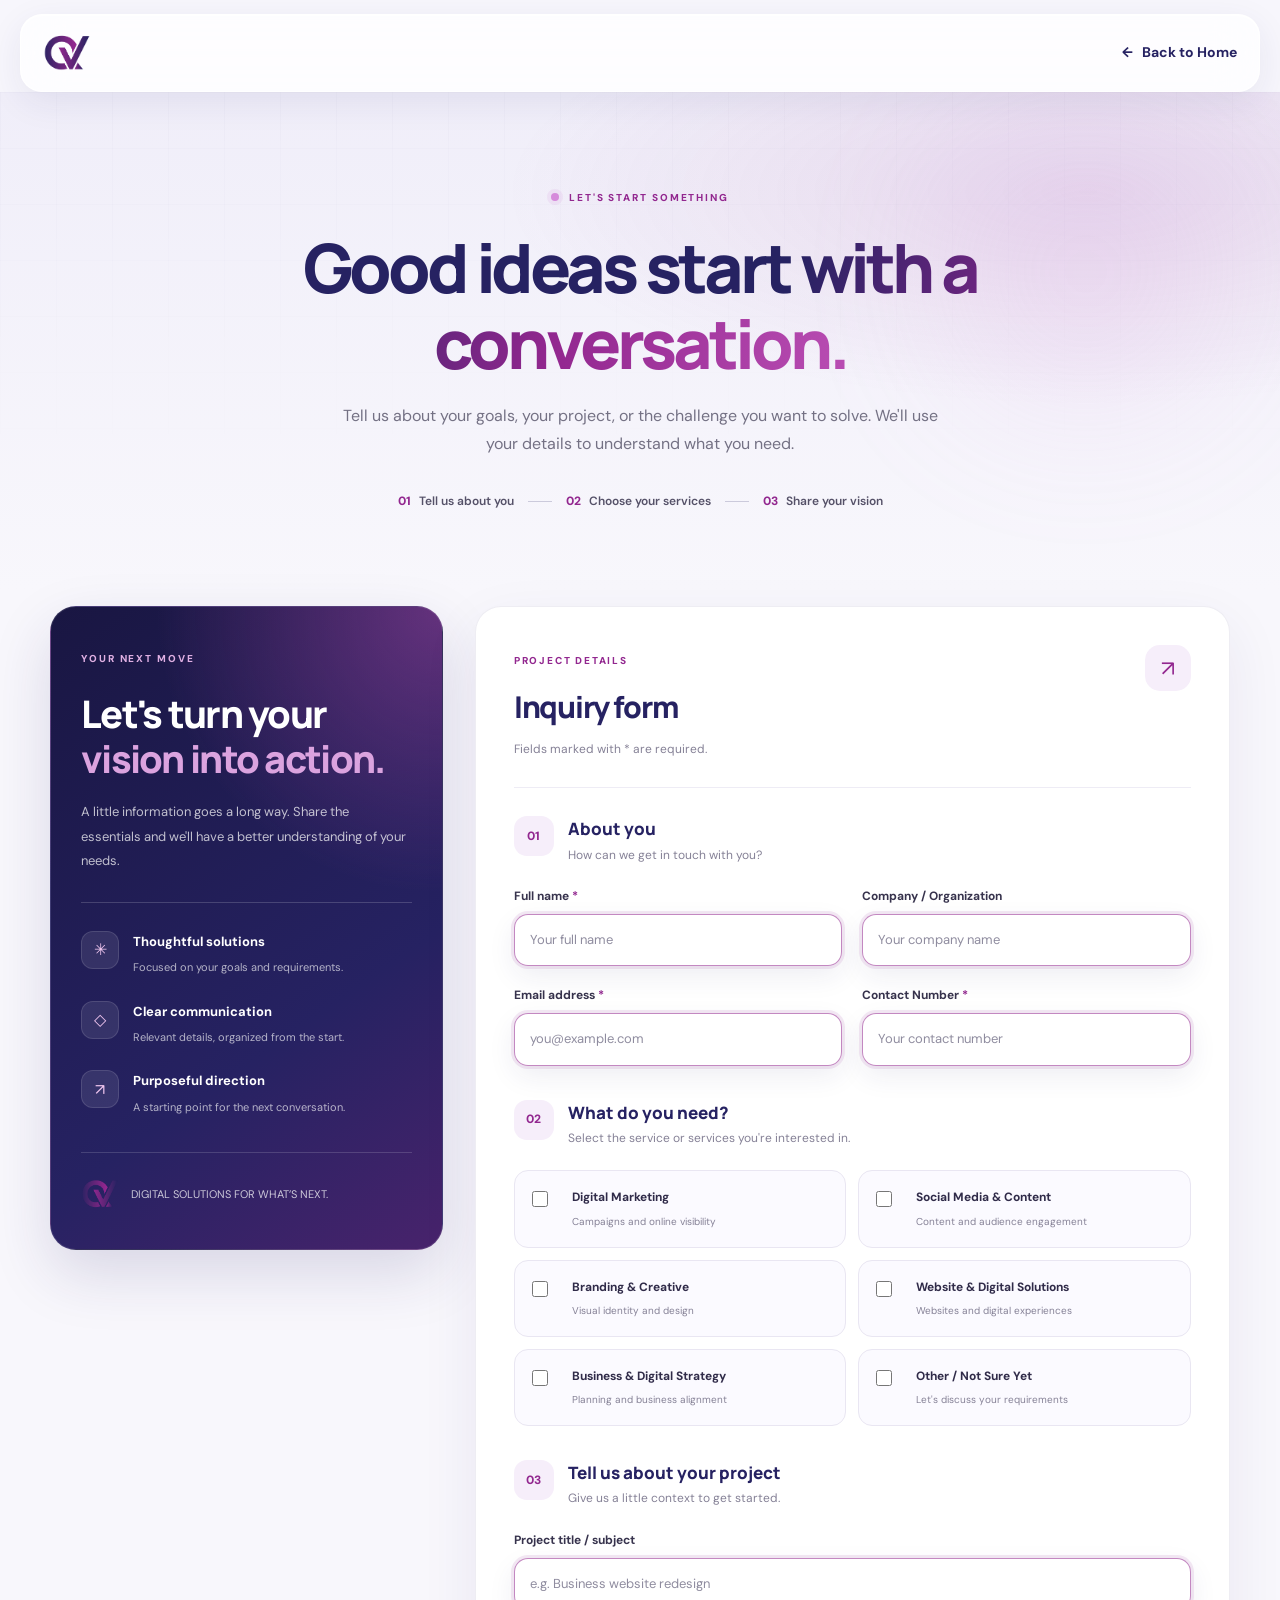
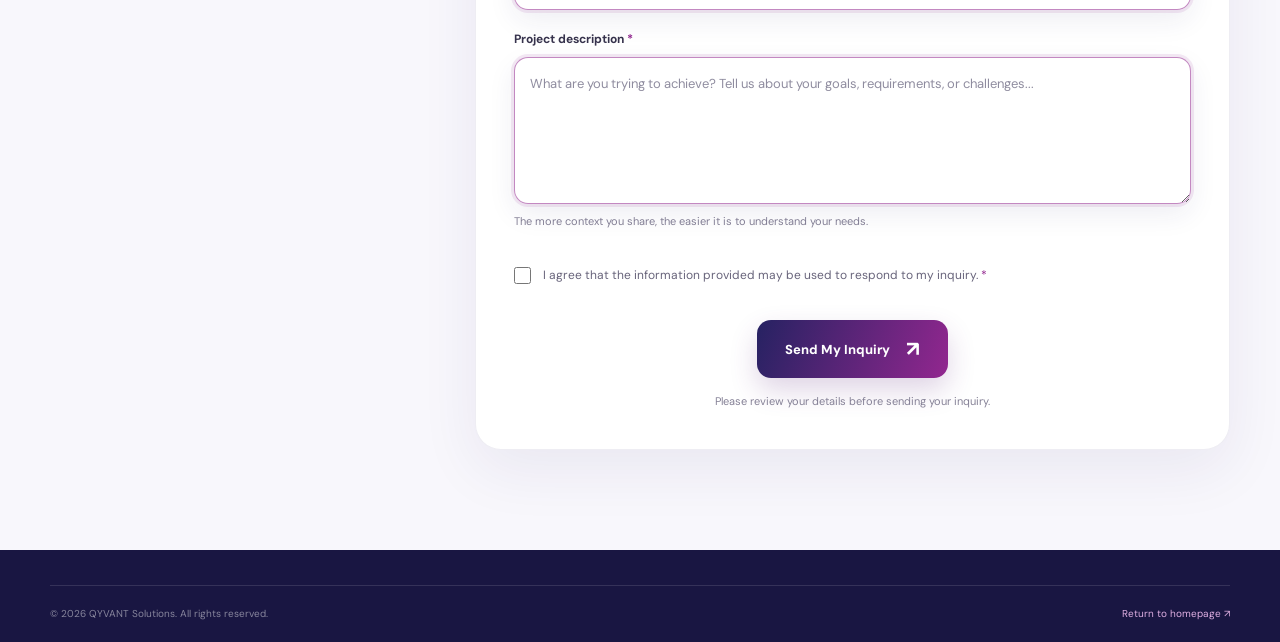
==== commit 3d7c9959: "inquiry.html" ====
--- a/inquiry.html
+++ b/inquiry.html
@@ -261,7 +261,9 @@
                                 </div>
 
                                 <div class="form-field">
-                                    <label for="phone">Contact number</label>
+                                    <label for="phone">
+                                        Contact Number <span class="required-star">*</span>
+                                    </label>
 
                                     <input
                                         type="tel"
@@ -269,6 +271,7 @@
                                         name="Contact Number"
                                         placeholder="Your contact number"
                                         autocomplete="tel"
+                                        required
                                     >
                                 </div>
 
@@ -455,6 +458,15 @@
 
                         </div>
 
+                        <!-- Inquiry submission status -->
+                        <div
+                            id="formStatus"
+                            class="form-status"
+                            role="status"
+                            aria-live="polite"
+                            hidden
+                        ></div>
+
                         <!-- SUBMIT -->
                         <button type="submit" class="submit-button">
                             <span class="submit-button-text">
@@ -495,4 +507,4 @@
     </footer>
 
 </body>
-</html>+</html>
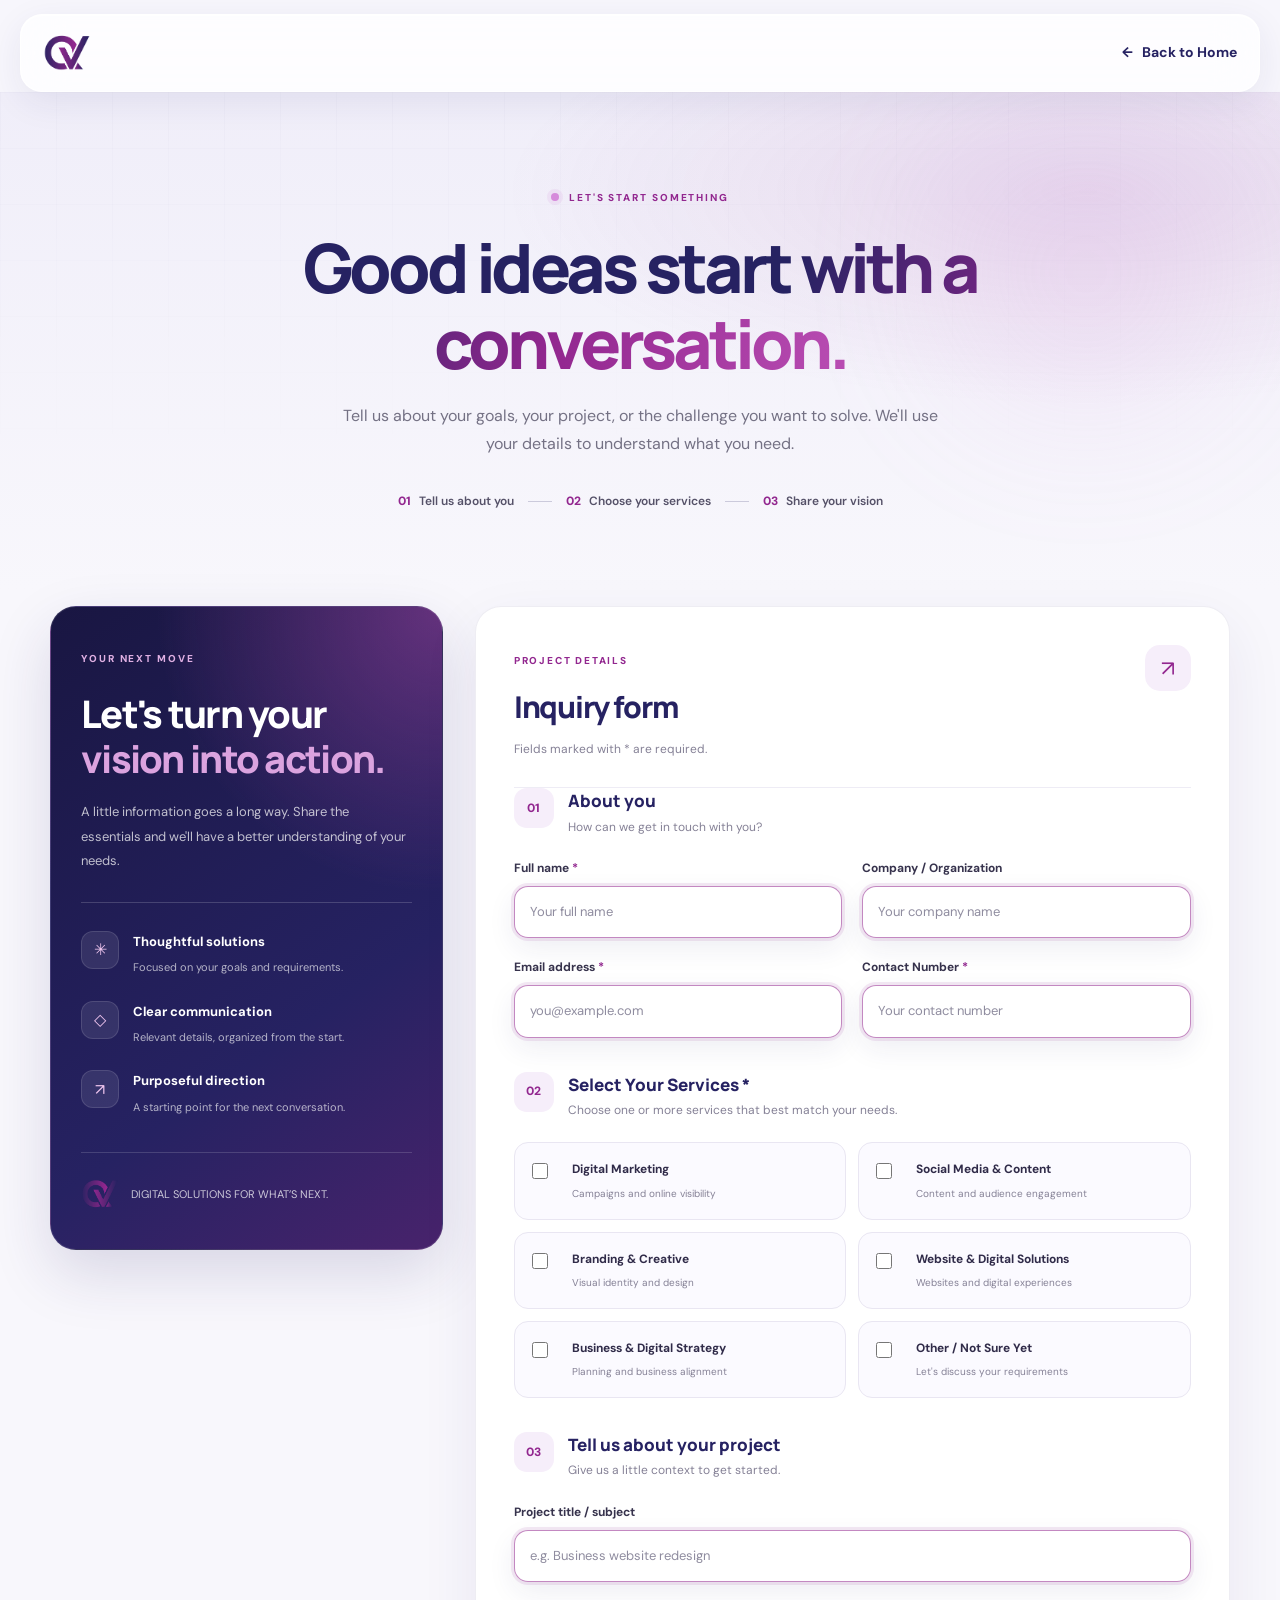
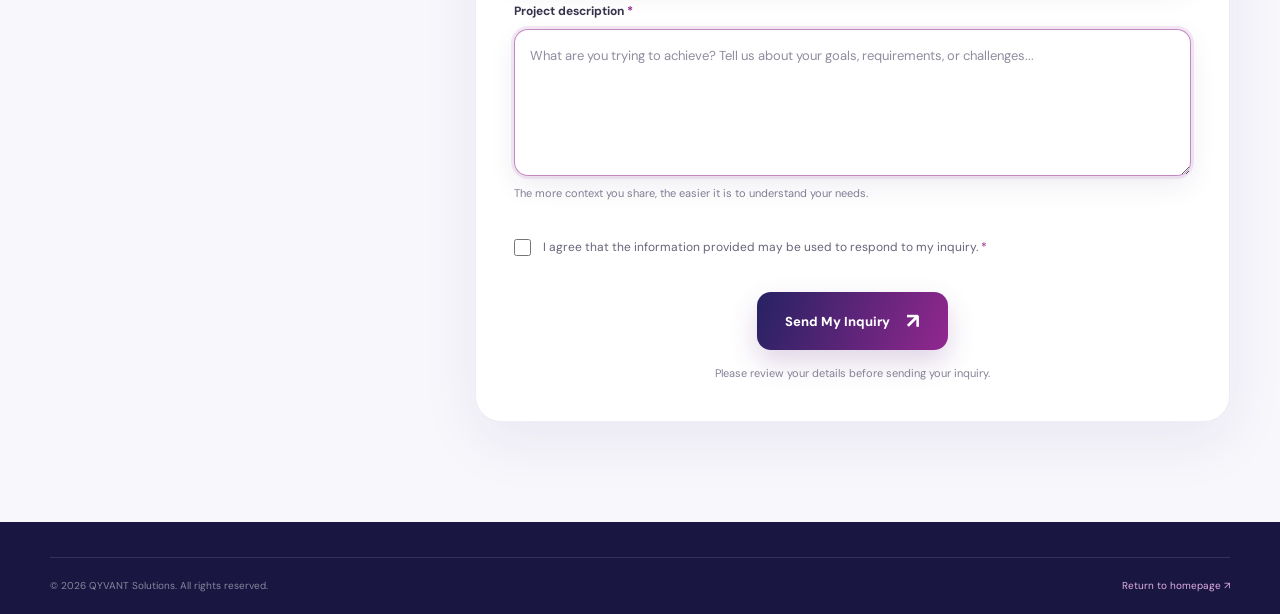
==== commit 365765ce: "inquiry.html" ====
--- a/inquiry.html
+++ b/inquiry.html
@@ -131,8 +131,7 @@
 
                     <div class="sidebar-bottom">
                         <img src="logo.png" alt="" class="sidebar-logo">
-                        <span>DIGITAL SOLUTIONS FOR WHAT’S NEXT.
-</span>
+                        <span>DIGITAL SOLUTIONS FOR WHAT’S NEXT.</span>
                     </div>
 
                 </aside>
@@ -158,9 +157,8 @@
                         tabindex="-1"
                     ></div>
 
-                    <!-- FORMSUBMIT FORM -->
+                    <!-- FORMSUBMIT: NORMAL HTML FORM SUBMISSION -->
                     <form
-                        id="inquiryForm"
                         action="https://formsubmit.co/qyvantsolutions.official@gmail.com"
                         method="POST"
                     >
@@ -178,28 +176,11 @@
                             value="table"
                         >
 
-                        <!-- Keep CAPTCHA enabled for spam protection -->
                         <input
                             type="hidden"
                             name="_captcha"
                             value="true"
                         >
-
-                        <!-- Optional redirect after successful submission.
-                             Replace the URL after your website is published.
-                             Do not enable this until the destination exists. -->
-
-                        <!-- SPAM PREVENTION -->
-                        <div class="honeypot" aria-hidden="true">
-                            <label for="website">Leave this field empty</label>
-                            <input
-                                type="text"
-                                id="website"
-                                name="_honey"
-                                tabindex="-1"
-                                autocomplete="off"
-                            >
-                        </div>
 
                         <!-- SECTION 01: CONTACT INFORMATION -->
                         <div class="form-section">
@@ -253,7 +234,7 @@
                                     <input
                                         type="email"
                                         id="email"
-                                        name="Email Address"
+                                        name="Email"
                                         placeholder="you@example.com"
                                         autocomplete="email"
                                         required
@@ -262,7 +243,8 @@
 
                                 <div class="form-field">
                                     <label for="phone">
-                                        Contact Number <span class="required-star">*</span>
+                                        Contact Number
+                                        <span class="required-star">*</span>
                                     </label>
 
                                     <input
@@ -285,10 +267,14 @@
                                 <span class="form-step-number">02</span>
 
                                 <div>
-                                    <h3>What do you need?</h3>
+                                    <h3>
+                                        Select Your Services
+                                        <span class="required-star">*</span>
+                                    </h3>
+
                                     <p>
-                                        Select the service or services
-                                        you're interested in.
+                                        Choose one or more services that best
+                                        match your needs.
                                     </p>
                                 </div>
                             </div>
@@ -453,21 +439,13 @@
 
                             <p>
                                 I agree that the information provided may be
-                                used to respond to my inquiry. <span>*</span>
+                                used to respond to my inquiry.
+                                <span>*</span>
                             </p>
 
                         </div>
 
-                        <!-- Inquiry submission status -->
-                        <div
-                            id="formStatus"
-                            class="form-status"
-                            role="status"
-                            aria-live="polite"
-                            hidden
-                        ></div>
-
-                        <!-- SUBMIT -->
+                        <!-- NORMAL SUBMIT BUTTON -->
                         <button type="submit" class="submit-button">
                             <span class="submit-button-text">
                                 Send My Inquiry
@@ -480,7 +458,8 @@
                         </button>
 
                         <p class="form-footnote">
-                            Please review your details before sending your inquiry.
+                            Please review your details before sending
+                            your inquiry.
                         </p>
 
                     </form>
--- a/style.css
+++ b/style.css
@@ -1686,8 +1686,10 @@
     font-weight: 700;
 }
 
-.form-group label span {
-    color: var(--secondary);
+/*ang command code na ito ay para magpula yung section nayun if hindi nalagyan ng details*/
+.form-group label .required-star {
+    color: #dc2626;
+    font-weight: 700;
 }
 
 .form-group input,
@@ -1730,6 +1732,18 @@
     border-color: #cf5555;
 }
 
+/* Required fields with validation errors */
+.form-group.has-error input,
+.form-group.has-error select,
+.form-group.has-error textarea {
+    border-color: #dc2626;
+    background-color: #fff5f5;
+}
+
+.form-group.has-error label {
+    color: #dc2626;
+}
+
 .form-group select {
     cursor: pointer;
 }
@@ -3534,3 +3548,1610 @@
         animation: none;
     }
 }
+
+
+/* =========================================================
+   QYVANT SOLUTIONS
+   INQUIRY FORM SUBMISSION STATES
+========================================================= */
+
+/* Hide empty status message */
+#formStatus:empty {
+    display: none;
+}
+
+/* Base status message */
+#formStatus {
+    width: 100%;
+    margin: 0 0 22px;
+    padding: 15px 18px;
+    border: 1px solid transparent;
+    border-radius: 14px;
+    font-size: 14px;
+    line-height: 1.7;
+    overflow-wrap: anywhere;
+    transition:
+        background 0.3s ease,
+        border-color 0.3s ease,
+        color 0.3s ease;
+}
+
+/* Successful submission */
+#formStatus.success {
+    display: block;
+    color: #176b42;
+    background: #edf9f1;
+    border-color: #b8e7c8;
+}
+
+/* Submission error */
+#formStatus.error {
+    display: block;
+    color: #a12626;
+    background: #fff0f0;
+    border-color: #f1c1c1;
+}
+
+/* Sending/loading state */
+#formStatus.loading {
+    display: block;
+    color: #262262;
+    background: #f1f0ff;
+    border-color: #d5d2ff;
+}
+
+/* Disabled submit button */
+#inquiryForm .submit-button:disabled {
+    opacity: 0.72;
+    cursor: wait;
+    pointer-events: none;
+    transform: none;
+    box-shadow: none;
+}
+
+/* Loading spinner */
+#inquiryForm .submit-button.is-loading
+.submit-button-text::before {
+    content: "";
+    display: inline-block;
+    width: 14px;
+    height: 14px;
+    margin-right: 10px;
+    vertical-align: -2px;
+    border: 2px solid currentColor;
+    border-right-color: transparent;
+    border-radius: 50%;
+    animation: inquirySpinner 0.7s linear infinite;
+}
+
+/* Hide arrow while sending */
+#inquiryForm .submit-button.is-loading
+.submit-button-arrow {
+    display: none;
+}
+
+/* Spinner animation */
+@keyframes inquirySpinner {
+    to {
+        transform: rotate(360deg);
+    }
+}
+
+/* Accessibility: reduce animation when requested */
+@media (prefers-reduced-motion: reduce) {
+    #inquiryForm .submit-button.is-loading
+    .submit-button-text::before {
+        animation: none;
+    }
+
+    #formStatus {
+        transition: none;
+    }
+}
+
+/* =========================================
+   QYVANT CHAT RECEPTIONIST
+========================================= */
+
+.qyvant-chat-widget {
+    --chat-primary: #262262;
+    --chat-accent: #92278f;
+    --chat-text: #252238;
+    --chat-muted: #777487;
+    --chat-bg: #ffffff;
+
+    position: fixed;
+    right: 24px;
+    bottom: 24px;
+    z-index: 9999;
+    font-family: inherit;
+}
+
+/* Floating Button */
+
+.qyvant-chat-toggle {
+    display: flex;
+    align-items: center;
+    justify-content: center;
+    gap: 6px;
+    min-height: 54px;
+    padding: 0 12px;
+    border: 0;
+    border-radius: 999px;
+    background: linear-gradient(
+        135deg,
+        var(--chat-primary),
+        var(--chat-accent)
+    );
+    color: #ffffff;
+    font: inherit;
+    font-size: 14px;
+    font-weight: 600;
+    cursor: pointer;
+    box-shadow: 0 10px 30px rgba(38, 34, 98, 0.25);
+    transition:
+        transform 0.25s ease,
+        box-shadow 0.25s ease;
+}
+
+.qyvant-chat-toggle:hover {
+    transform: translateY(-3px);
+    box-shadow: 0 14px 35px rgba(38, 34, 98, 0.32);
+}
+
+.qyvant-chat-toggle-icon {
+    font-size: 22px;
+    line-height: 1;
+}
+
+.qyvant-chat-online-dot,
+.qyvant-chat-status-dot {
+    display: inline-block;
+    width: 8px;
+    height: 8px;
+    flex-shrink: 0;
+    border-radius: 50%;
+    background: #65d99a;
+}
+
+
+/* =========================================
+   CHIRP FAIRY DUST ONLINE EFFECT ✨
+========================================= */
+
+.qyvant-chat-online-dot {
+    position: relative;
+    display: inline-block;
+    width: 9px;
+    height: 9px;
+    flex-shrink: 0;
+    border-radius: 50%;
+    background: #9dffb5;
+    box-shadow:
+        0 0 6px rgba(157, 255, 181, 0.95),
+        0 0 13px rgba(157, 255, 181, 0.65);
+    animation: chirpFairyPulse 1.8s ease-in-out infinite;
+}
+
+/* Magical sparkle particles */
+.qyvant-chat-online-dot::before,
+.qyvant-chat-online-dot::after {
+    content: "✦";
+    position: absolute;
+    color: #e7ffb5;
+    font-size: 10px;
+    line-height: 1;
+    pointer-events: none;
+    text-shadow:
+        0 0 5px #d9ffb0,
+        0 0 10px rgba(255, 255, 255, 0.9);
+}
+
+.qyvant-chat-online-dot::before {
+    top: -7px;
+    right: -5px;
+    animation: chirpFairySparkle 1.6s ease-in-out infinite;
+}
+
+.qyvant-chat-online-dot::after {
+    bottom: -6px;
+    left: -7px;
+    font-size: 7px;
+    animation: chirpFairySparkle 1.3s ease-in-out infinite reverse;
+}
+
+/* Soft magical glow */
+@keyframes chirpFairyPulse {
+    0%, 100% {
+        transform: scale(0.95);
+        box-shadow:
+            0 0 5px rgba(157, 255, 181, 0.7),
+            0 0 10px rgba(157, 255, 181, 0.35);
+    }
+
+    50% {
+        transform: scale(1.15);
+        box-shadow:
+            0 0 8px rgba(157, 255, 181, 1),
+            0 0 18px rgba(157, 255, 181, 0.8);
+    }
+}
+
+/* Twinkling fairy dust */
+@keyframes chirpFairySparkle {
+    0%, 100% {
+        opacity: 0.25;
+        transform: scale(0.55) rotate(0deg);
+    }
+
+    50% {
+        opacity: 1;
+        transform: scale(1.2) rotate(45deg);
+    }
+}
+
+/* Respect reduced-motion preferences */
+@media (prefers-reduced-motion: reduce) {
+    .qyvant-chat-online-dot,
+    .qyvant-chat-online-dot::before,
+    .qyvant-chat-online-dot::after {
+        animation: none !important;
+    }
+}
+
+
+/* Chat Panel */
+
+.qyvant-chat-panel {
+    position: absolute;
+    right: 0;
+    bottom: 68px;
+    display: flex;
+    flex-direction: column;
+    width: 370px;
+    max-width: calc(100vw - 32px);
+    height: 530px;
+    max-height: calc(100dvh - 115px);
+    overflow: hidden;
+    border: 1px solid rgba(38, 34, 98, 0.12);
+    border-radius: 20px;
+    background: var(--chat-bg);
+    box-shadow: 0 20px 65px rgba(25, 20, 60, 0.22);
+    animation: qyvantChatAppear 0.22s ease;
+}
+
+.qyvant-chat-panel[hidden] {
+    display: none !important;
+}
+
+@keyframes qyvantChatAppear {
+    from {
+        opacity: 0;
+        transform: translateY(12px) scale(0.98);
+    }
+
+    to {
+        opacity: 1;
+        transform: translateY(0) scale(1);
+    }
+}
+
+/* Header */
+
+.qyvant-chat-header {
+    display: flex;
+    align-items: center;
+    gap: 12px;
+    padding: 18px;
+    color: #ffffff;
+    background: linear-gradient(
+        135deg,
+        var(--chat-primary),
+        var(--chat-accent)
+    );
+}
+
+.qyvant-chat-avatar {
+    position: relative;
+    display: flex;
+    align-items: center;
+    justify-content: center;
+    width: 42px;
+    height: 42px;
+    flex-shrink: 0;
+    border: 1px solid rgba(255, 255, 255, 0.35);
+    border-radius: 50%;
+    background: rgba(255, 255, 255, 0.16);
+    font-size: 20px;
+    font-weight: 700;
+}
+
+.qyvant-chat-avatar i {
+    position: absolute;
+    right: 0;
+    bottom: 1px;
+    width: 10px;
+    height: 10px;
+    border: 2px solid var(--chat-primary);
+    border-radius: 50%;
+    background: #65d99a;
+}
+
+.qyvant-chat-header-info {
+    flex: 1;
+    min-width: 0;
+}
+
+.qyvant-chat-header-info h2 {
+    margin: 0 0 5px;
+    color: #ffffff;
+    font-size: 15px;
+    font-weight: 700;
+}
+
+.qyvant-chat-header-info p {
+    display: flex;
+    align-items: center;
+    gap: 7px;
+    margin: 0;
+    color: rgba(255, 255, 255, 0.82);
+    font-size: 12px;
+}
+
+.qyvant-chat-close {
+    display: flex;
+    align-items: center;
+    justify-content: center;
+    width: 34px;
+    height: 34px;
+    flex-shrink: 0;
+    border: 0;
+    border-radius: 50%;
+    background: rgba(255, 255, 255, 0.13);
+    color: #ffffff;
+    font-size: 25px;
+    cursor: pointer;
+    transition: background 0.2s ease;
+}
+
+.qyvant-chat-close:hover {
+    background: rgba(255, 255, 255, 0.25);
+}
+
+/* Message Area */
+
+.qyvant-chat-messages {
+    display: flex;
+    flex: 1;
+    flex-direction: column;
+    gap: 14px;
+    padding: 18px 15px;
+    overflow-y: auto;
+    background: #faf9fd;
+    scroll-behavior: smooth;
+}
+
+.qyvant-chat-message {
+    display: flex;
+    width: 100%;
+}
+
+.qyvant-chat-message.bot {
+    justify-content: flex-start;
+}
+
+.qyvant-chat-message.user {
+    justify-content: flex-end;
+}
+
+.qyvant-chat-bubble {
+    max-width: 88%;
+    padding: 12px 14px;
+    border-radius: 15px;
+    font-size: 13px;
+    line-height: 1.65;
+    overflow-wrap: anywhere;
+    white-space: pre-line;
+}
+
+.qyvant-chat-message.bot .qyvant-chat-bubble {
+    border: 1px solid #ece9f4;
+    border-bottom-left-radius: 5px;
+    background: #ffffff;
+    color: var(--chat-text);
+}
+
+.qyvant-chat-message.user .qyvant-chat-bubble {
+    border-bottom-right-radius: 5px;
+    background: var(--chat-primary);
+    color: #ffffff;
+}
+
+/* Links Inside Chat */
+
+.qyvant-chat-bubble a {
+    display: inline-block;
+    margin-top: 10px;
+    color: var(--chat-accent);
+    font-weight: 700;
+    text-decoration: underline;
+    text-underline-offset: 3px;
+}
+
+.qyvant-chat-message.user .qyvant-chat-bubble a {
+    color: #ffffff;
+}
+
+/* Suggested Questions */
+
+.qyvant-chat-suggestions {
+    display: flex;
+    flex-wrap: wrap;
+    gap: 7px;
+    padding: 10px 14px;
+    border-top: 1px solid #efedf5;
+    background: #ffffff;
+}
+
+.qyvant-chat-suggestions button {
+    padding: 8px 11px;
+    border: 1px solid rgba(146, 39, 143, 0.28);
+    border-radius: 999px;
+    background: #ffffff;
+    color: var(--chat-primary);
+    font: inherit;
+    font-size: 11px;
+    font-weight: 600;
+    cursor: pointer;
+    transition:
+        color 0.2s ease,
+        background 0.2s ease,
+        border-color 0.2s ease;
+}
+
+.qyvant-chat-suggestions button:hover {
+    border-color: var(--chat-accent);
+    background: var(--chat-accent);
+    color: #ffffff;
+}
+
+/* Input Form */
+
+.qyvant-chat-form {
+    display: flex;
+    align-items: center;
+    gap: 9px;
+    padding: 12px 14px;
+    border-top: 1px solid #efedf5;
+    background: #ffffff;
+}
+
+.qyvant-chat-form input {
+    width: 100%;
+    min-width: 0;
+    height: 43px;
+    padding: 0 14px;
+    border: 1px solid #e5e2ed;
+    border-radius: 999px;
+    outline: none;
+    background: #faf9fd;
+    color: var(--chat-text);
+    font: inherit;
+    font-size: 13px;
+    transition:
+        border-color 0.2s ease,
+        box-shadow 0.2s ease;
+}
+
+.qyvant-chat-form input:focus {
+    border-color: var(--chat-accent);
+    box-shadow: 0 0 0 3px rgba(146, 39, 143, 0.1);
+}
+
+.qyvant-chat-form input::placeholder {
+    color: #9995a8;
+}
+
+.qyvant-chat-send {
+    display: flex;
+    align-items: center;
+    justify-content: center;
+    width: 43px;
+    height: 43px;
+    flex-shrink: 0;
+    border: 0;
+    border-radius: 50%;
+    background: linear-gradient(
+        135deg,
+        var(--chat-primary),
+        var(--chat-accent)
+    );
+    color: #ffffff;
+    font-size: 17px;
+    cursor: pointer;
+    transition: transform 0.2s ease;
+}
+
+.qyvant-chat-send:hover {
+    transform: scale(1.06);
+}
+
+/* Footer */
+
+.qyvant-chat-footer {
+    padding: 0 12px 12px;
+    background: #ffffff;
+    color: var(--chat-muted);
+    font-size: 10px;
+    text-align: center;
+}
+
+/* Accessibility */
+
+.qyvant-chat-sr-only {
+    position: absolute;
+    width: 1px;
+    height: 1px;
+    padding: 0;
+    margin: -1px;
+    overflow: hidden;
+    clip: rect(0, 0, 0, 0);
+    white-space: nowrap;
+    border: 0;
+}
+
+/* Mobile */
+
+@media (max-width: 480px) {
+    .qyvant-chat-widget {
+        right: 14px;
+        bottom: 14px;
+    }
+
+    .qyvant-chat-toggle {
+        min-height: 50px;
+        padding: 0 16px;
+        font-size: 13px;
+    }
+
+    .qyvant-chat-panel {
+        position: fixed;
+        right: 10px;
+        bottom: 75px;
+        width: calc(100vw - 20px);
+        max-width: none;
+        height: min(560px, calc(100dvh - 100px));
+        max-height: calc(100dvh - 100px);
+        border-radius: 18px;
+    }
+}
+
+@media (prefers-reduced-motion: reduce) {
+    .qyvant-chat-panel {
+        animation: none;
+    }
+
+    .qyvant-chat-toggle,
+    .qyvant-chat-close,
+    .qyvant-chat-suggestions button,
+    .qyvant-chat-send {
+        transition: none;
+    }
+}
+
+.qyvant-chat-avatar {
+    overflow: hidden;
+}
+
+.chirp-avatar-image {
+    display: block;
+    width: 100%;
+    height: 100%;
+    object-fit: cover;
+    border-radius: 50%;
+}
+
+/* =========================================
+   MEET CHIRP — PREMIUM PROFILE SECTION
+========================================= */
+
+.chirp-section {
+    position: relative;
+    isolation: isolate;
+    padding: 110px 0 90px;
+    overflow: hidden;
+    background:
+        radial-gradient(
+            circle at 12% 35%,
+            rgba(146, 39, 143, 0.07),
+            transparent 32%
+        ),
+        radial-gradient(
+            circle at 90% 75%,
+            rgba(38, 34, 98, 0.06),
+            transparent 30%
+        ),
+        #faf9fd;
+}
+
+/* Subtle background decoration */
+
+.chirp-section::before {
+    content: "";
+    position: absolute;
+    top: 8%;
+    right: -100px;
+    z-index: -1;
+    width: 280px;
+    height: 280px;
+    border: 1px solid rgba(146, 39, 143, 0.09);
+    border-radius: 50%;
+    pointer-events: none;
+}
+
+.chirp-section::after {
+    content: "";
+    position: absolute;
+    bottom: 5%;
+    left: -130px;
+    z-index: -1;
+    width: 300px;
+    height: 300px;
+    border: 1px solid rgba(38, 34, 98, 0.08);
+    border-radius: 50%;
+    pointer-events: none;
+}
+
+/* Section Heading */
+
+.chirp-section-heading {
+    display: flex;
+    align-items: center;
+    justify-content: space-between;
+    gap: 20px;
+    margin-bottom: 55px;
+    animation: chirpFadeDown 0.8s ease both;
+}
+
+.chirp-eyebrow {
+    display: inline-flex;
+    align-items: center;
+    gap: 10px;
+    color: #92278f;
+    font-size: 11px;
+    font-weight: 800;
+    letter-spacing: 2.2px;
+}
+
+.chirp-eyebrow-dot {
+    width: 8px;
+    height: 8px;
+    border-radius: 50%;
+    background: #92278f;
+    box-shadow: 0 0 0 5px rgba(146, 39, 143, 0.1);
+}
+
+.chirp-heading-note {
+    margin: 0;
+    color: #777487;
+    font-size: 13px;
+    line-height: 1.7;
+}
+
+/* Main Layout */
+
+.chirp-profile {
+    display: grid;
+    grid-template-columns: minmax(0, 0.95fr) minmax(0, 1.05fr);
+    align-items: center;
+    gap: clamp(45px, 7vw, 100px);
+}
+
+/* =========================================
+   LEFT SIDE — IMAGE AND EFFECTS
+========================================= */
+
+.chirp-visual {
+    position: relative;
+    display: flex;
+    align-items: center;
+    justify-content: center;
+    min-width: 0;
+    min-height: 500px;
+    isolation: isolate;
+    animation: chirpImageEntrance 1s ease both;
+}
+
+.chirp-visual-glow {
+    position: absolute;
+    top: 50%;
+    left: 50%;
+    z-index: -2;
+    width: 340px;
+    height: 340px;
+    border-radius: 50%;
+    background: rgba(146, 39, 143, 0.16);
+    filter: blur(65px);
+    transform: translate(-50%, -50%);
+    animation: chirpGlowPulse 5s ease-in-out infinite;
+}
+
+/* Decorative Orbits */
+
+.chirp-orbit {
+    position: absolute;
+    top: 50%;
+    left: 50%;
+    z-index: -1;
+    border: 1px solid rgba(146, 39, 143, 0.22);
+    border-radius: 50%;
+    pointer-events: none;
+}
+
+.chirp-orbit-one {
+    width: 390px;
+    height: 390px;
+    transform: translate(-50%, -50%) rotate(-20deg);
+}
+
+.chirp-orbit-two {
+    width: 440px;
+    height: 340px;
+    border-color: rgba(38, 34, 98, 0.16);
+    transform: translate(-50%, -50%) rotate(35deg);
+}
+
+/* Image Frame */
+
+.chirp-image-frame {
+    position: relative;
+    display: flex;
+    align-items: center;
+    justify-content: center;
+    width: min(100%, 345px);
+    aspect-ratio: 4 / 5;
+    padding: 12px;
+    overflow: hidden;
+    border: 1px solid rgba(146, 39, 143, 0.2);
+    border-radius: 180px 180px 30px 30px;
+    background: linear-gradient(
+        145deg,
+        #ffffff,
+        #f0e9fa 55%,
+        #e8e2f7
+    );
+    box-shadow:
+        0 30px 75px rgba(38, 34, 98, 0.13),
+        inset 0 0 0 5px rgba(255, 255, 255, 0.45);
+    transition:
+        transform 0.45s ease,
+        box-shadow 0.45s ease;
+}
+
+.chirp-image-frame::before {
+    content: "";
+    position: absolute;
+    inset: 12px;
+    z-index: 1;
+    border: 1px solid rgba(255, 255, 255, 0.65);
+    border-radius: 170px 170px 22px 22px;
+    pointer-events: none;
+}
+
+.chirp-image-frame:hover {
+    transform: translateY(-7px) rotate(-1deg);
+    box-shadow:
+        0 40px 90px rgba(38, 34, 98, 0.2),
+        0 0 35px rgba(146, 39, 143, 0.12);
+}
+
+.chirp-profile-image {
+    display: block;
+    width: 100%;
+    height: 100%;
+    object-fit: cover;
+    object-position: center;
+    border-radius: 170px 170px 22px 22px;
+}
+
+/* Floating Decorative Stars */
+
+.chirp-spark {
+    position: absolute;
+    z-index: 2;
+    color: #92278f;
+    pointer-events: none;
+    animation: chirpSparkFloat 4s ease-in-out infinite;
+}
+
+.chirp-spark-one {
+    top: 12%;
+    left: 14%;
+    font-size: 30px;
+}
+
+.chirp-spark-two {
+    top: 23%;
+    right: 10%;
+    color: #262262;
+    font-size: 36px;
+    animation-delay: -1.3s;
+}
+
+.chirp-spark-three {
+    right: 14%;
+    bottom: 15%;
+    font-size: 25px;
+    animation-delay: -2.1s;
+}
+
+/* Floating Cards */
+
+.chirp-float-card {
+    position: absolute;
+    z-index: 3;
+    display: flex;
+    align-items: center;
+    gap: 11px;
+    padding: 13px 16px;
+    border: 1px solid rgba(255, 255, 255, 0.8);
+    border-radius: 15px;
+    background: rgba(255, 255, 255, 0.91);
+    box-shadow: 0 15px 45px rgba(38, 34, 98, 0.13);
+    backdrop-filter: blur(15px);
+    -webkit-backdrop-filter: blur(15px);
+    animation: chirpCardFloat 5s ease-in-out infinite;
+}
+
+.chirp-float-status {
+    top: 16%;
+    right: -3%;
+}
+
+.chirp-float-identity {
+    bottom: 13%;
+    left: -4%;
+    animation-delay: -2.5s;
+}
+
+.chirp-status-icon,
+
+.chirp-identity-icon {
+    display: flex;
+    align-items: center;
+    justify-content: center;
+    width: 37px;
+    height: 37px;
+    flex-shrink: 0;
+    overflow: hidden;
+    padding: 3px;
+    border-radius: 12px;
+    background: transparent;
+    border: none;
+    box-shadow: none;
+}
+
+.chirp-identity-icon img {
+    display: block;
+    width: 100%;
+    height: 100%;
+    object-fit: contain;
+}
+
+
+.chirp-status-copy {
+    display: flex;
+    flex-direction: column;
+    gap: 4px;
+}
+
+.chirp-status-copy strong {
+    color: #26223b;
+    font-size: 12px;
+    font-weight: 800;
+}
+
+.chirp-status-copy small {
+    color: #777487;
+    font-size: 10px;
+}
+
+.chirp-live-dot {
+    width: 8px;
+    height: 8px;
+    margin-left: 4px;
+    flex-shrink: 0;
+    border-radius: 50%;
+    background: #37bd80;
+    box-shadow: 0 0 0 4px rgba(55, 189, 128, 0.12);
+}
+
+/* =========================================
+   RIGHT SIDE — ABOUT CHIRP
+========================================= */
+
+.chirp-content {
+    animation: chirpContentEntrance 0.9s ease 0.15s both;
+}
+
+.chirp-content-label {
+    display: inline-block;
+    margin-bottom: 20px;
+    color: #92278f;
+    font-size: 10px;
+    font-weight: 800;
+    letter-spacing: 2px;
+}
+
+.chirp-content h2 {
+    margin: 0 0 24px;
+    color: #262262;
+    font-size: clamp(35px, 4.1vw, 57px);
+    font-weight: 800;
+    line-height: 1.12;
+    letter-spacing: -2px;
+}
+
+.chirp-content h2 span {
+    position: relative;
+    display: inline-block;
+    color: #92278f;
+}
+
+.chirp-content h2 span::after {
+    content: "";
+    position: absolute;
+    right: 0;
+    bottom: -5px;
+    left: 0;
+    height: 4px;
+    border-radius: 5px;
+    background: linear-gradient(90deg, #92278f, #c99bda);
+    transform-origin: left;
+    animation: chirpUnderline 1s ease 0.8s both;
+}
+
+.chirp-intro {
+    max-width: 510px;
+    margin: 0 0 15px;
+    color: #35304d;
+    font-size: 17px;
+    font-weight: 600;
+    line-height: 1.8;
+}
+
+.chirp-description {
+    max-width: 540px;
+    margin: 0 0 14px;
+    color: #777487;
+    font-size: 13px;
+    line-height: 1.95;
+}
+
+/* Feature List */
+
+.chirp-features {
+    display: grid;
+    gap: 17px;
+    margin-top: 28px;
+    padding-top: 25px;
+    border-top: 1px solid rgba(38, 34, 98, 0.11);
+}
+
+.chirp-feature {
+    display: flex;
+    align-items: flex-start;
+    gap: 14px;
+    transition: transform 0.25s ease;
+}
+
+.chirp-feature:hover {
+    transform: translateX(6px);
+}
+
+.chirp-feature-icon {
+    display: flex;
+    align-items: center;
+    justify-content: center;
+    width: 39px;
+    height: 39px;
+    flex-shrink: 0;
+    border: 1px solid rgba(146, 39, 143, 0.15);
+    border-radius: 12px;
+    background: #ffffff;
+    color: #92278f;
+    font-size: 20px;
+    box-shadow: 0 5px 15px rgba(38, 34, 98, 0.05);
+}
+
+.chirp-feature h3 {
+    margin: 1px 0 5px;
+    color: #262262;
+    font-size: 13px;
+    font-weight: 800;
+}
+
+.chirp-feature p {
+    margin: 0;
+    color: #777487;
+    font-size: 12px;
+    line-height: 1.7;
+}
+
+/* CTA Button */
+
+.chirp-cta {
+    display: inline-flex;
+    align-items: center;
+    justify-content: center;
+    gap: 24px;
+    margin-top: 30px;
+    padding: 15px 21px;
+    border: 1px solid #262262;
+    border-radius: 8px;
+    background: #262262;
+    color: #ffffff;
+    font-family: inherit;
+    font-size: 12px;
+    font-weight: 700;
+    cursor: pointer;
+    box-shadow: 0 8px 22px rgba(38, 34, 98, 0.13);
+    transition:
+        background 0.25s ease,
+        border-color 0.25s ease,
+        transform 0.25s ease,
+        box-shadow 0.25s ease;
+}
+
+.chirp-cta span {
+    font-size: 17px;
+    transition: transform 0.25s ease;
+}
+
+.chirp-cta:hover {
+    border-color: #92278f;
+    background: #92278f;
+    box-shadow: 0 12px 28px rgba(146, 39, 143, 0.22);
+    transform: translateY(-3px);
+}
+
+.chirp-cta:hover span {
+    transform: translate(3px, -3px);
+}
+
+.chirp-small-note {
+    margin: 13px 0 0;
+    color: #9691a5;
+    font-size: 10px;
+    line-height: 1.7;
+}
+
+/* Bottom Accent */
+
+.chirp-bottom-line {
+    display: flex;
+    align-items: center;
+    justify-content: center;
+    gap: 18px;
+    margin-top: 85px;
+}
+
+.chirp-bottom-line span {
+    width: 50px;
+    height: 1px;
+    background: rgba(146, 39, 143, 0.3);
+}
+
+.chirp-bottom-line p {
+    margin: 0;
+    color: #9691a5;
+    font-size: 9px;
+    font-weight: 700;
+    letter-spacing: 2px;
+    text-align: center;
+}
+
+/* =========================================
+   ANIMATIONS
+========================================= */
+
+@keyframes chirpFadeDown {
+    from {
+        opacity: 0;
+        transform: translateY(-15px);
+    }
+
+    to {
+        opacity: 1;
+        transform: translateY(0);
+    }
+}
+
+@keyframes chirpImageEntrance {
+    from {
+        opacity: 0;
+        transform: translateX(-35px);
+    }
+
+    to {
+        opacity: 1;
+        transform: translateX(0);
+    }
+}
+
+@keyframes chirpContentEntrance {
+    from {
+        opacity: 0;
+        transform: translateX(30px);
+    }
+
+    to {
+        opacity: 1;
+        transform: translateX(0);
+    }
+}
+
+@keyframes chirpGlowPulse {
+    0%,
+    100% {
+        opacity: 0.65;
+        transform: translate(-50%, -50%) scale(0.94);
+    }
+
+    50% {
+        opacity: 1;
+        transform: translate(-50%, -50%) scale(1.08);
+    }
+}
+
+@keyframes chirpCardFloat {
+    0%,
+    100% {
+        transform: translateY(0);
+    }
+
+    50% {
+        transform: translateY(-9px);
+    }
+}
+
+@keyframes chirpSparkFloat {
+    0%,
+    100% {
+        transform: translateY(0) rotate(0deg);
+        opacity: 0.75;
+    }
+
+    50% {
+        transform: translateY(-10px) rotate(15deg);
+        opacity: 1;
+    }
+}
+
+@keyframes chirpUnderline {
+    from {
+        transform: scaleX(0);
+    }
+
+    to {
+        transform: scaleX(1);
+    }
+}
+
+/* =========================================
+   RESPONSIVE DESIGN
+========================================= */
+
+@media (max-width: 900px) {
+    .chirp-section {
+        padding: 85px 0 70px;
+    }
+
+    .chirp-profile {
+        grid-template-columns: minmax(0, 0.9fr) minmax(0, 1.1fr);
+        gap: 35px;
+    }
+
+    .chirp-visual {
+        min-height: 420px;
+    }
+
+    .chirp-image-frame {
+        width: min(100%, 290px);
+    }
+
+    .chirp-orbit-one {
+        width: 320px;
+        height: 320px;
+    }
+
+    .chirp-orbit-two {
+        width: 350px;
+        height: 290px;
+    }
+
+    .chirp-float-status {
+        right: -2%;
+    }
+
+    .chirp-float-identity {
+        left: -2%;
+    }
+
+    .chirp-content h2 {
+        font-size: clamp(32px, 4.5vw, 45px);
+        letter-spacing: -1.5px;
+    }
+}
+
+@media (max-width: 700px) {
+    .chirp-section {
+        padding: 70px 0 60px;
+    }
+
+    .chirp-section-heading {
+        align-items: flex-start;
+        flex-direction: column;
+        gap: 12px;
+        margin-bottom: 25px;
+    }
+
+    .chirp-profile {
+        grid-template-columns: 1fr;
+        gap: 30px;
+    }
+
+    .chirp-visual {
+        min-height: 420px;
+        margin: 0 auto;
+        width: 100%;
+        max-width: 430px;
+    }
+
+    .chirp-image-frame {
+        width: min(75%, 300px);
+    }
+
+    .chirp-orbit-one {
+        width: 330px;
+        height: 330px;
+    }
+
+    .chirp-orbit-two {
+        width: 350px;
+        height: 285px;
+    }
+
+    .chirp-float-status {
+        top: 14%;
+        right: 0;
+    }
+
+    .chirp-float-identity {
+        bottom: 12%;
+        left: 0;
+    }
+
+    .chirp-content h2 {
+        font-size: clamp(36px, 9vw, 48px);
+    }
+
+    .chirp-intro {
+        font-size: 15px;
+    }
+
+    .chirp-description {
+        font-size: 13px;
+    }
+
+    .chirp-bottom-line {
+        gap: 10px;
+        margin-top: 55px;
+    }
+
+    .chirp-bottom-line span {
+        width: 25px;
+    }
+
+    .chirp-bottom-line p {
+        font-size: 8px;
+        letter-spacing: 1px;
+    }
+}
+
+@media (max-width: 380px) {
+    .chirp-visual {
+        min-height: 365px;
+    }
+
+    .chirp-image-frame {
+        width: 72%;
+    }
+
+    .chirp-orbit-one {
+        width: 280px;
+        height: 280px;
+    }
+
+    .chirp-orbit-two {
+        width: 300px;
+        height: 245px;
+    }
+
+    .chirp-float-card {
+        gap: 8px;
+        padding: 10px;
+    }
+
+    .chirp-status-copy strong {
+        font-size: 10px;
+    }
+
+    .chirp-status-copy small {
+        font-size: 9px;
+    }
+}
+
+/* Respect reduced-motion preferences */
+
+@media (prefers-reduced-motion: reduce) {
+    .chirp-section *,
+    .chirp-section *::before,
+    .chirp-section *::after {
+        animation: none !important;
+        scroll-behavior: auto !important;
+        transition: none !important;
+    }
+}
+
+/* =========================================
+   CHIRP CHAT RESPONSE ANIMATION
+========================================= */
+
+.qyvant-chat-typing {
+    display: flex;
+    align-items: flex-end;
+    gap: 9px;
+    width: fit-content;
+    max-width: 90%;
+    animation: chirpTypingAppear 0.25s ease both;
+}
+
+.qyvant-chat-typing-avatar {
+    width: 34px;
+    height: 34px;
+    flex-shrink: 0;
+    overflow: hidden;
+    border: 2px solid rgba(146, 39, 143, 0.2);
+    border-radius: 50%;
+    background: #f0e9fa;
+    box-shadow: 0 3px 10px rgba(38, 34, 98, 0.1);
+}
+
+.qyvant-chat-typing-avatar img {
+    display: block;
+    width: 100%;
+    height: 100%;
+    object-fit: cover;
+    border-radius: 50%;
+}
+
+.qyvant-chat-typing-bubble {
+    display: flex;
+    align-items: center;
+    gap: 5px;
+    min-height: 42px;
+    padding: 0 15px;
+    border: 1px solid #ece9f4;
+    border-radius: 15px 15px 15px 5px;
+    background: #ffffff;
+    box-shadow: 0 3px 12px rgba(38, 34, 98, 0.04);
+}
+
+.qyvant-chat-typing-bubble span {
+    width: 6px;
+    height: 6px;
+    border-radius: 50%;
+    background: #92278f;
+    animation: chirpTypingBounce 1.1s infinite ease-in-out;
+}
+
+.qyvant-chat-typing-bubble span:nth-child(2) {
+    animation-delay: 0.15s;
+}
+
+.qyvant-chat-typing-bubble span:nth-child(3) {
+    animation-delay: 0.3s;
+}
+
+@keyframes chirpTypingBounce {
+    0%, 60%, 100% {
+        opacity: 0.4;
+        transform: translateY(0);
+    }
+
+    30% {
+        opacity: 1;
+        transform: translateY(-5px);
+    }
+}
+
+@keyframes chirpTypingAppear {
+    from {
+        opacity: 0;
+        transform: translateY(5px);
+    }
+
+    to {
+        opacity: 1;
+        transform: translateY(0);
+    }
+}
+
+@media (prefers-reduced-motion: reduce) {
+    .qyvant-chat-typing,
+    .qyvant-chat-typing-bubble span {
+        animation: none !important;
+    }
+}
+
+
+/* =========================================
+   CHIRP CHAT BUTTON PROFILE PICTURE
+========================================= */
+
+.qyvant-chat-toggle-icon {
+    display: flex;
+    align-items: center;
+    justify-content: center;
+    width: 36px;
+    height: 36px;
+    flex: 0 0 36px;
+    overflow: hidden;
+    border-radius: 50%;
+    background: #ffffff;
+    border: 2px solid rgba(255, 255, 255, 0.75);
+    box-shadow: 0 3px 10px rgba(38, 34, 98, 0.15);
+}
+
+.chirp-toggle-avatar {
+    display: block;
+    width: 100%;
+    height: 100%;
+    object-fit: cover;
+    border-radius: 50%;
+}
+
+
+/* QYVANT Company Logo in Chirp Identity Section */
+
+.chirp-identity-icon {
+    display: flex;
+    align-items: center;
+    justify-content: center;
+    overflow: hidden;
+    padding: 5px;
+}
+
+.chirp-identity-icon img {
+    display: block;
+    width: 100%;
+    height: 100%;
+    object-fit: contain;
+}
+
+/* =========================================
+   CHIRP FLOATING PNG — NO FRAME
+========================================= */
+
+.chirp-image-frame {
+    position: relative;
+    display: flex;
+    align-items: center;
+    justify-content: center;
+    width: 100%;
+    max-width: 360px;
+    margin: 0 auto;
+    padding: 0;
+    background: transparent !important;
+    border: none !important;
+    border-radius: 0 !important;
+    box-shadow: none !important;
+    overflow: visible;
+}
+
+.chirp-profile-image {
+    display: block;
+    width: 100%;
+    height: auto;
+    object-fit: contain;
+    background: transparent;
+    border: none !important;
+    border-radius: 0 !important;
+    box-shadow: none !important;
+    animation: chirpFloating 3.5s ease-in-out infinite;
+    will-change: transform;
+}
+
+@keyframes chirpFloating {
+    0%, 100% {
+        transform: translateY(0);
+    }
+
+    50% {
+        transform: translateY(-12px);
+    }
+}
+
+@media (prefers-reduced-motion: reduce) {
+    .chirp-profile-image {
+        animation: none;
+    }
+}
+
+
+/* =========================================
+   WEBSITE IMAGE PROTECTION NOTICE
+========================================= */
+
+.image-protection-toast {
+    position: fixed;
+    left: 50%;
+    bottom: 30px;
+    z-index: 999999;
+    width: max-content;
+    max-width: calc(100vw - 32px);
+    padding: 14px 20px;
+    border: 1px solid rgba(255, 255, 255, 0.18);
+    border-radius: 14px;
+    background: rgba(38, 34, 98, 0.96);
+    color: #ffffff;
+    font-family: inherit;
+    font-size: 13px;
+    font-weight: 500;
+    line-height: 1.5;
+    text-align: center;
+    box-shadow: 0 12px 35px rgba(38, 34, 98, 0.25);
+    backdrop-filter: blur(12px);
+    -webkit-backdrop-filter: blur(12px);
+    opacity: 0;
+    visibility: hidden;
+    pointer-events: none;
+    transform: translate(-50%, 12px);
+    transition:
+        opacity 0.25s ease,
+        transform 0.25s ease,
+        visibility 0.25s ease;
+}
+
+.image-protection-toast.is-visible {
+    opacity: 1;
+    visibility: visible;
+    transform: translate(-50%, 0);
+}
+
+.image-protection-toast strong {
+    display: block;
+    margin-bottom: 3px;
+    color: #ffffff;
+    font-size: 14px;
+}
+
+.image-protection-toast span {
+    display: block;
+    color: rgba(255, 255, 255, 0.8);
+}
+
+@media (max-width: 480px) {
+    .image-protection-toast {
+        bottom: 20px;
+        padding: 12px 16px;
+        font-size: 12px;
+    }
+}
+
+@media (prefers-reduced-motion: reduce) {
+    .image-protection-toast {
+        transition: none;
+    }
+}
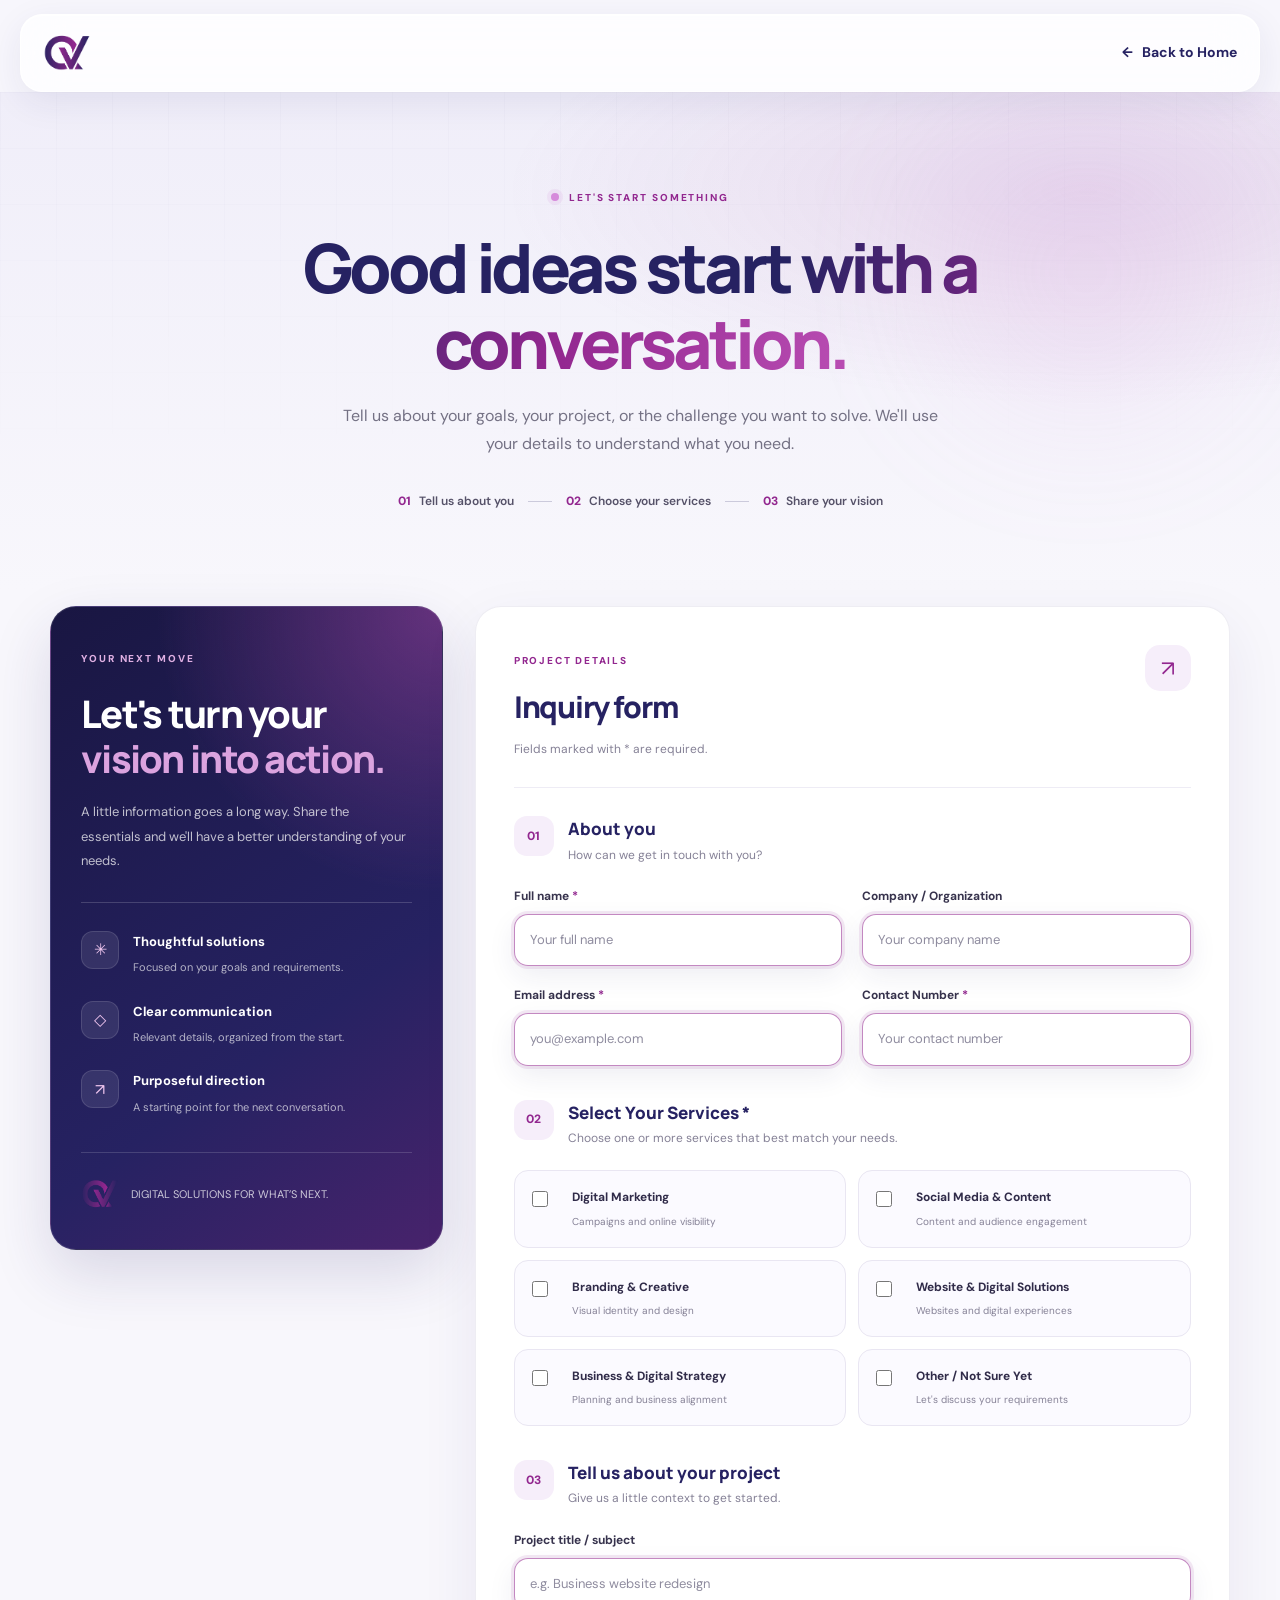
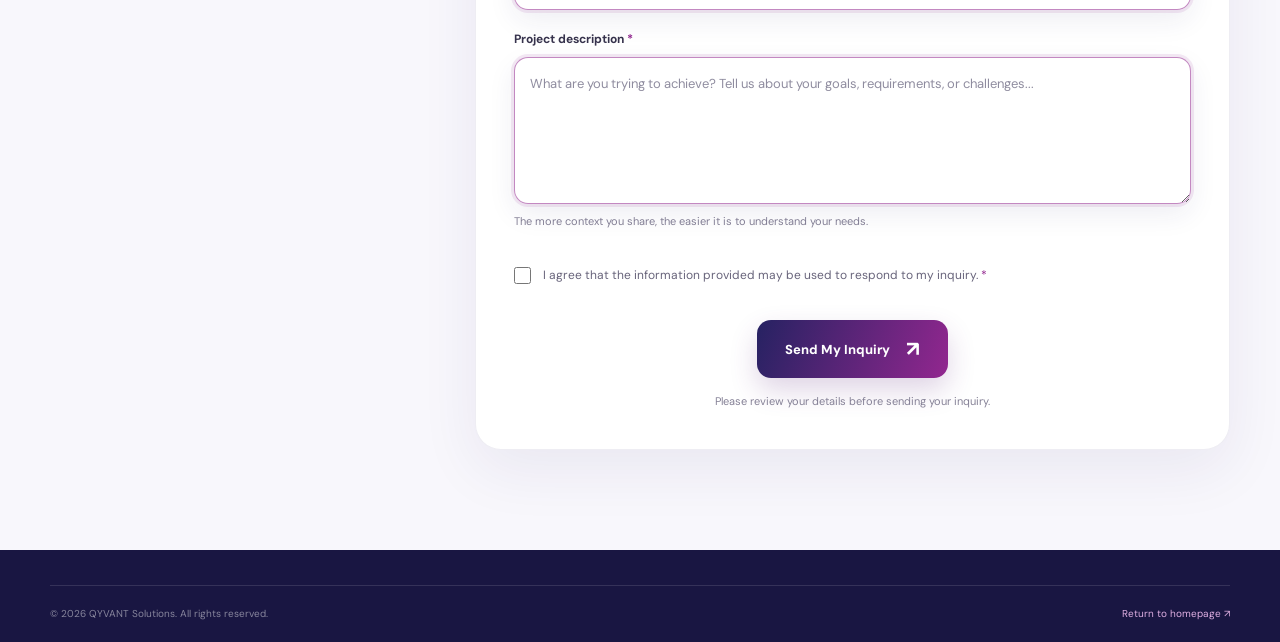
==== commit 7c996c09: "inquiry.html" ====
--- a/inquiry.html
+++ b/inquiry.html
@@ -159,6 +159,7 @@
 
                     <!-- FORMSUBMIT: NORMAL HTML FORM SUBMISSION -->
                     <form
+                        id="inquiryForm"
                         action="https://formsubmit.co/qyvantsolutions.official@gmail.com"
                         method="POST"
                     >
--- a/style.css
+++ b/style.css
@@ -3715,90 +3715,6 @@
 }
 
 
-/* =========================================
-   CHIRP FAIRY DUST ONLINE EFFECT ✨
-========================================= */
-
-.qyvant-chat-online-dot {
-    position: relative;
-    display: inline-block;
-    width: 9px;
-    height: 9px;
-    flex-shrink: 0;
-    border-radius: 50%;
-    background: #9dffb5;
-    box-shadow:
-        0 0 6px rgba(157, 255, 181, 0.95),
-        0 0 13px rgba(157, 255, 181, 0.65);
-    animation: chirpFairyPulse 1.8s ease-in-out infinite;
-}
-
-/* Magical sparkle particles */
-.qyvant-chat-online-dot::before,
-.qyvant-chat-online-dot::after {
-    content: "✦";
-    position: absolute;
-    color: #e7ffb5;
-    font-size: 10px;
-    line-height: 1;
-    pointer-events: none;
-    text-shadow:
-        0 0 5px #d9ffb0,
-        0 0 10px rgba(255, 255, 255, 0.9);
-}
-
-.qyvant-chat-online-dot::before {
-    top: -7px;
-    right: -5px;
-    animation: chirpFairySparkle 1.6s ease-in-out infinite;
-}
-
-.qyvant-chat-online-dot::after {
-    bottom: -6px;
-    left: -7px;
-    font-size: 7px;
-    animation: chirpFairySparkle 1.3s ease-in-out infinite reverse;
-}
-
-/* Soft magical glow */
-@keyframes chirpFairyPulse {
-    0%, 100% {
-        transform: scale(0.95);
-        box-shadow:
-            0 0 5px rgba(157, 255, 181, 0.7),
-            0 0 10px rgba(157, 255, 181, 0.35);
-    }
-
-    50% {
-        transform: scale(1.15);
-        box-shadow:
-            0 0 8px rgba(157, 255, 181, 1),
-            0 0 18px rgba(157, 255, 181, 0.8);
-    }
-}
-
-/* Twinkling fairy dust */
-@keyframes chirpFairySparkle {
-    0%, 100% {
-        opacity: 0.25;
-        transform: scale(0.55) rotate(0deg);
-    }
-
-    50% {
-        opacity: 1;
-        transform: scale(1.2) rotate(45deg);
-    }
-}
-
-/* Respect reduced-motion preferences */
-@media (prefers-reduced-motion: reduce) {
-    .qyvant-chat-online-dot,
-    .qyvant-chat-online-dot::before,
-    .qyvant-chat-online-dot::after {
-        animation: none !important;
-    }
-}
-
 
 /* Chat Panel */
 
@@ -5040,6 +4956,7 @@
     object-fit: contain;
 }
 
+
 /* =========================================
    CHIRP FLOATING PNG — NO FRAME
 ========================================= */
@@ -5090,68 +5007,300 @@
 }
 
 
+
+/* =========================================================
+   CHIRP — SUBTLE GLOW + FAIRY SPARKLES
+========================================================= */
+
+/* Green circular chat button */
+#qyvantChatToggle {
+    position: relative;
+    isolation: isolate;
+    overflow: hidden;
+    border-radius: 50%;
+    animation: chirpSoftGlow 3s ease-in-out infinite;
+}
+
+/* Tiny sparkles INSIDE the green circle */
+#qyvantChatToggle::after {
+    content: "✦";
+    position: absolute;
+    top: 18%;
+    right: 22%;
+    color: #ffffff;
+    font-size: 8px;
+    line-height: 1;
+    pointer-events: none;
+    opacity: 0;
+    animation: chirpSoftSparkle 3s ease-in-out infinite;
+}
+
+/* Gentle green glow */
+@keyframes chirpSoftGlow {
+    0%, 100% {
+        box-shadow: 0 0 0 rgba(100, 255, 140, 0);
+    }
+
+    50% {
+        box-shadow:
+            0 0 7px rgba(100, 255, 140, 0.35),
+            0 0 12px rgba(100, 255, 140, 0.15);
+    }
+}
+
+/* Small, occasional sparkle */
+@keyframes chirpSoftSparkle {
+    0%, 25%, 100% {
+        opacity: 0;
+        transform: scale(0.6) rotate(0deg);
+    }
+
+    40% {
+        opacity: 0.85;
+        transform: scale(1) rotate(25deg);
+    }
+
+    52% {
+        opacity: 0.2;
+        transform: scale(0.7) rotate(45deg);
+    }
+
+    62% {
+        opacity: 0;
+        transform: scale(0.5) rotate(60deg);
+    }
+}
+
+/* Keep the effect subtle for reduced-motion users */
+@media (prefers-reduced-motion: reduce) {
+    #qyvantChatToggle {
+        animation: none;
+    }
+
+    #qyvantChatToggle::after {
+        animation: none;
+        opacity: 0;
+    }
+}
+
+
+/* FIX: RECTANGULAR CHAT WITH CHIRP BUTTON */
+.chirp-content button.chirp-cta {
+    display: inline-flex !important;
+    align-items: center;
+    justify-content: center;
+    gap: 14px;
+
+    width: auto !important;
+    min-width: 210px;
+    min-height: 52px;
+    padding: 14px 24px;
+
+    border-radius: 12px !important;
+    box-sizing: border-box;
+}
+
+
+/* =========================================================
+   CHIRP CHAT — VISIBILITY AND REPLY FIX
+========================================================= */
+
+.qyvant-chat-panel[hidden] {
+    display: none !important;
+}
+
+.qyvant-chat-panel.is-open {
+    display: flex;
+}
+
+.qyvant-chat-reply-link {
+    display: inline-block;
+    margin: 8px 0 4px;
+    padding: 9px 12px;
+    border-radius: 8px;
+    background: #262262;
+    color: #ffffff;
+    font-size: 12px;
+    font-weight: 700;
+    text-decoration: none;
+}
+
+.qyvant-chat-reply-link:hover {
+    background: #92278f;
+}
+
+.qyvant-chat-message {
+    display: flex;
+    flex-direction: column;
+    align-items: flex-start;
+    gap: 4px;
+}
+
+.qyvant-chat-message.user {
+    align-items: flex-end;
+}
+
+
 /* =========================================
-   WEBSITE IMAGE PROTECTION NOTICE
+   CHIRP CHAT BUTTON — ROUNDED RECTANGLE
 ========================================= */
 
-.image-protection-toast {
-    position: fixed;
-    left: 50%;
-    bottom: 30px;
-    z-index: 999999;
-    width: max-content;
-    max-width: calc(100vw - 32px);
-    padding: 14px 20px;
-    border: 1px solid rgba(255, 255, 255, 0.18);
-    border-radius: 14px;
-    background: rgba(38, 34, 98, 0.96);
-    color: #ffffff;
-    font-family: inherit;
-    font-size: 13px;
-    font-weight: 500;
-    line-height: 1.5;
-    text-align: center;
-    box-shadow: 0 12px 35px rgba(38, 34, 98, 0.25);
-    backdrop-filter: blur(12px);
-    -webkit-backdrop-filter: blur(12px);
-    opacity: 0;
-    visibility: hidden;
-    pointer-events: none;
-    transform: translate(-50%, 12px);
+#qyvantChatToggle.qyvant-chat-toggle {
+    display: inline-flex !important;
+    align-items: center;
+    justify-content: center;
+    gap: 10px;
+
+    width: auto !important;
+    min-width: 220px;
+    min-height: 64px;
+    height: auto;
+
+    padding: 10px 18px !important;
+
+    border-radius: 18px !important;
+    box-sizing: border-box;
+
+    background: linear-gradient(135deg, #262262, #92278f) !important;
+
+    overflow: hidden;
+    white-space: nowrap;
+
+    box-shadow: 0 8px 24px rgba(38, 34, 98, 0.18);
+    cursor: pointer;
+
     transition:
-        opacity 0.25s ease,
         transform 0.25s ease,
-        visibility 0.25s ease;
-}
-
-.image-protection-toast.is-visible {
-    opacity: 1;
-    visibility: visible;
-    transform: translate(-50%, 0);
-}
-
-.image-protection-toast strong {
+        box-shadow 0.25s ease;
+}
+
+#qyvantChatToggle.qyvant-chat-toggle:hover {
+    transform: translateY(-2px);
+    box-shadow: 0 12px 28px rgba(38, 34, 98, 0.25);
+}
+
+/* Chirp profile picture */
+#qyvantChatToggle .qyvant-chat-toggle-icon {
+    display: flex;
+    align-items: center;
+    justify-content: center;
+
+    width: 40px;
+    height: 40px;
+    flex: 0 0 40px;
+
+    overflow: hidden;
+    border-radius: 50%;
+}
+
+/* Profile image */
+#qyvantChatToggle .chirp-toggle-avatar {
     display: block;
-    margin-bottom: 3px;
-    color: #ffffff;
+    width: 100%;
+    height: 100%;
+    object-fit: cover;
+    border-radius: 50%;
+}
+
+/* Button text */
+#qyvantChatToggle .qyvant-chat-toggle-label {
     font-size: 14px;
-}
-
-.image-protection-toast span {
+    font-weight: 700;
+    line-height: 1.3;
+}
+
+/* Online indicator */
+#qyvantChatToggle .qyvant-chat-online-dot {
+    flex: 0 0 9px;
+    width: 9px;
+    height: 9px;
+    border-radius: 50%;
+}
+
+/* Keep the button rectangular on mobile */
+@media (max-width: 480px) {
+    #qyvantChatToggle.qyvant-chat-toggle {
+        min-width: 200px;
+        min-height: 58px;
+        padding: 8px 14px !important;
+        gap: 8px;
+        border-radius: 15px !important;
+    }
+}
+
+
+/* =========================================
+   CHIRP — TYPING INDICATOR ANIMATION
+========================================= */
+
+.qyvant-chat-typing {
+    display: flex;
+    align-items: flex-end;
+    gap: 9px;
+    width: fit-content;
+    max-width: 90%;
+    margin: 10px 0;
+    animation: chirpTypingAppear 0.25s ease both;
+}
+
+.qyvant-chat-typing-bubble {
+    display: flex;
+    align-items: center;
+    justify-content: center;
+    gap: 5px;
+    min-width: 58px;
+    min-height: 38px;
+    padding: 0 14px;
+    border: 1px solid #ece9f4;
+    border-radius: 15px 15px 15px 5px;
+    background: #ffffff;
+    box-shadow: 0 3px 12px rgba(38, 34, 98, 0.06);
+}
+
+.qyvant-chat-typing-bubble span {
     display: block;
-    color: rgba(255, 255, 255, 0.8);
-}
-
-@media (max-width: 480px) {
-    .image-protection-toast {
-        bottom: 20px;
-        padding: 12px 16px;
-        font-size: 12px;
+    width: 6px;
+    height: 6px;
+    border-radius: 50%;
+    background: #92278f;
+    animation: chirpTypingBounce 1.1s infinite ease-in-out;
+}
+
+.qyvant-chat-typing-bubble span:nth-child(2) {
+    animation-delay: 0.15s;
+}
+
+.qyvant-chat-typing-bubble span:nth-child(3) {
+    animation-delay: 0.3s;
+}
+
+@keyframes chirpTypingBounce {
+    0%, 60%, 100% {
+        opacity: 0.4;
+        transform: translateY(0);
+    }
+
+    30% {
+        opacity: 1;
+        transform: translateY(-5px);
+    }
+}
+
+@keyframes chirpTypingAppear {
+    from {
+        opacity: 0;
+        transform: translateY(5px);
+    }
+
+    to {
+        opacity: 1;
+        transform: translateY(0);
     }
 }
 
 @media (prefers-reduced-motion: reduce) {
-    .image-protection-toast {
-        transition: none;
-    }
-}
+    .qyvant-chat-typing,
+    .qyvant-chat-typing-bubble span {
+        animation: none !important;
+    }
+}
